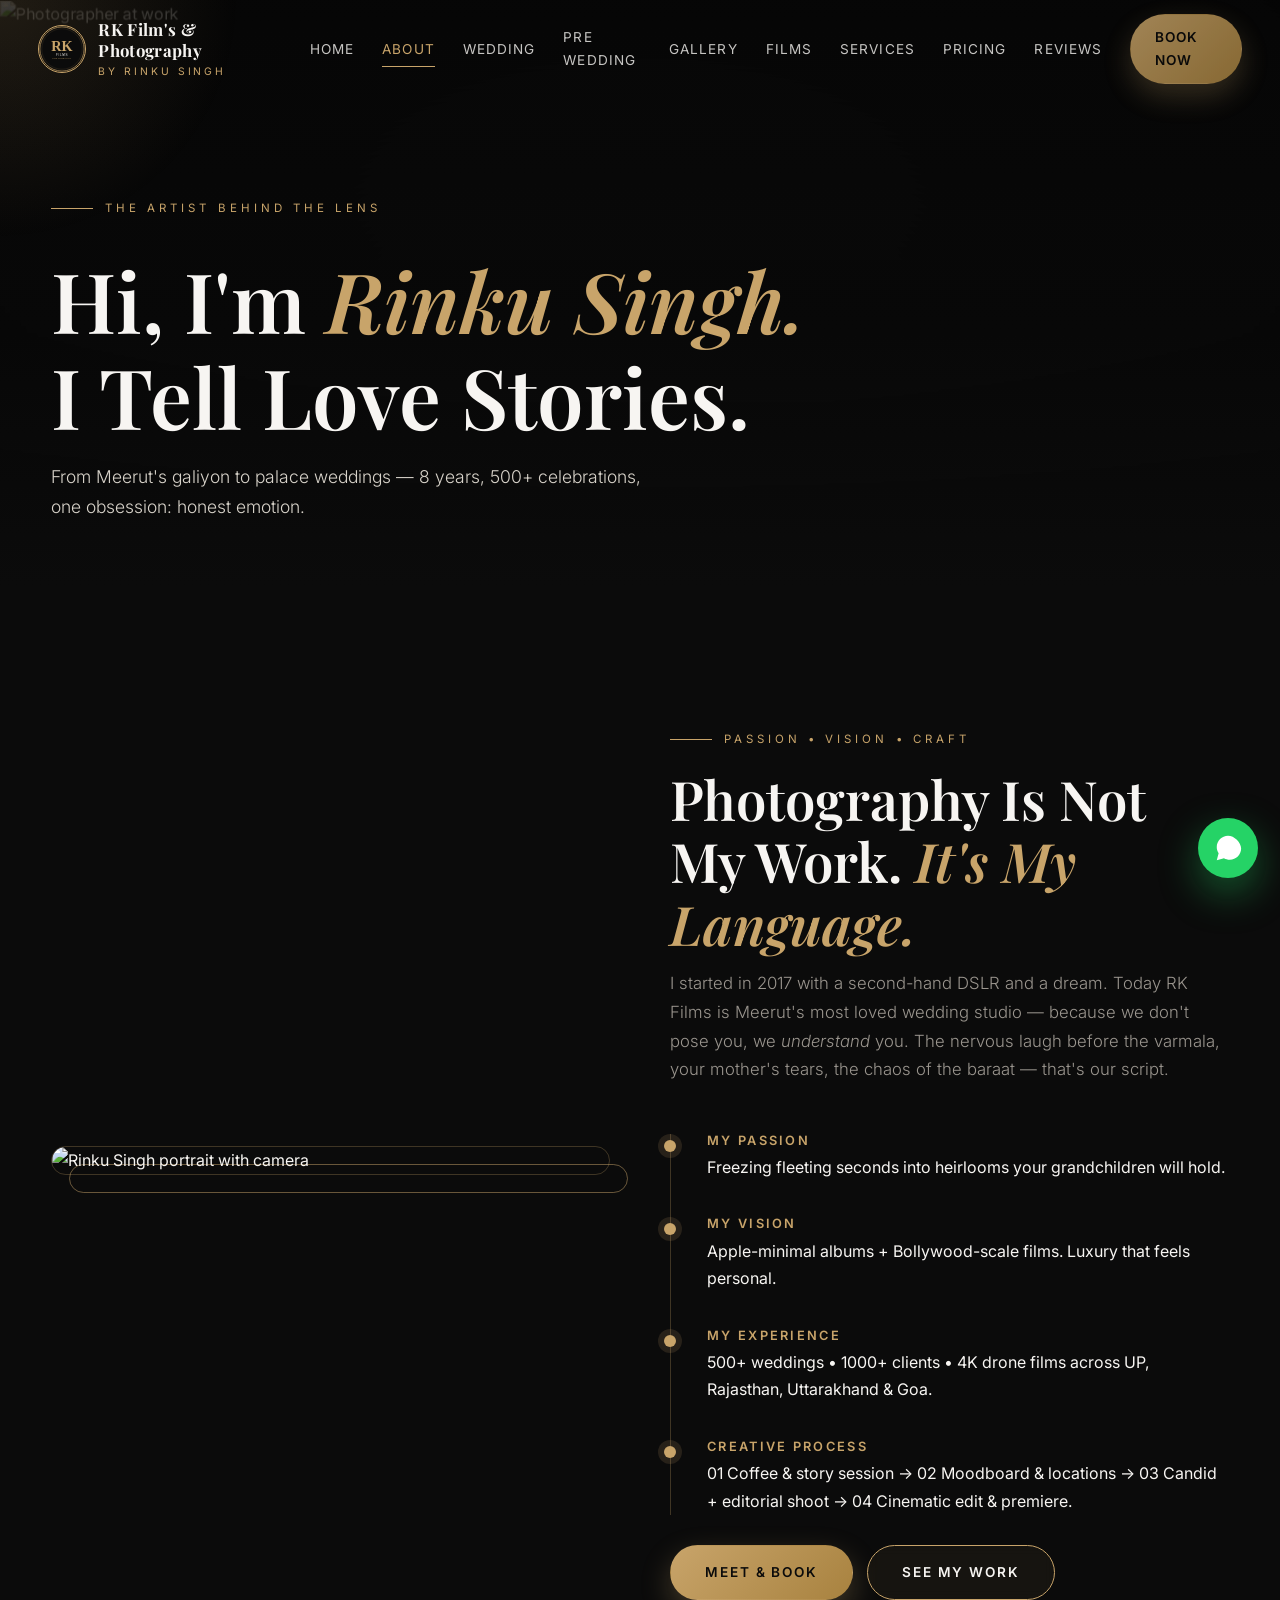
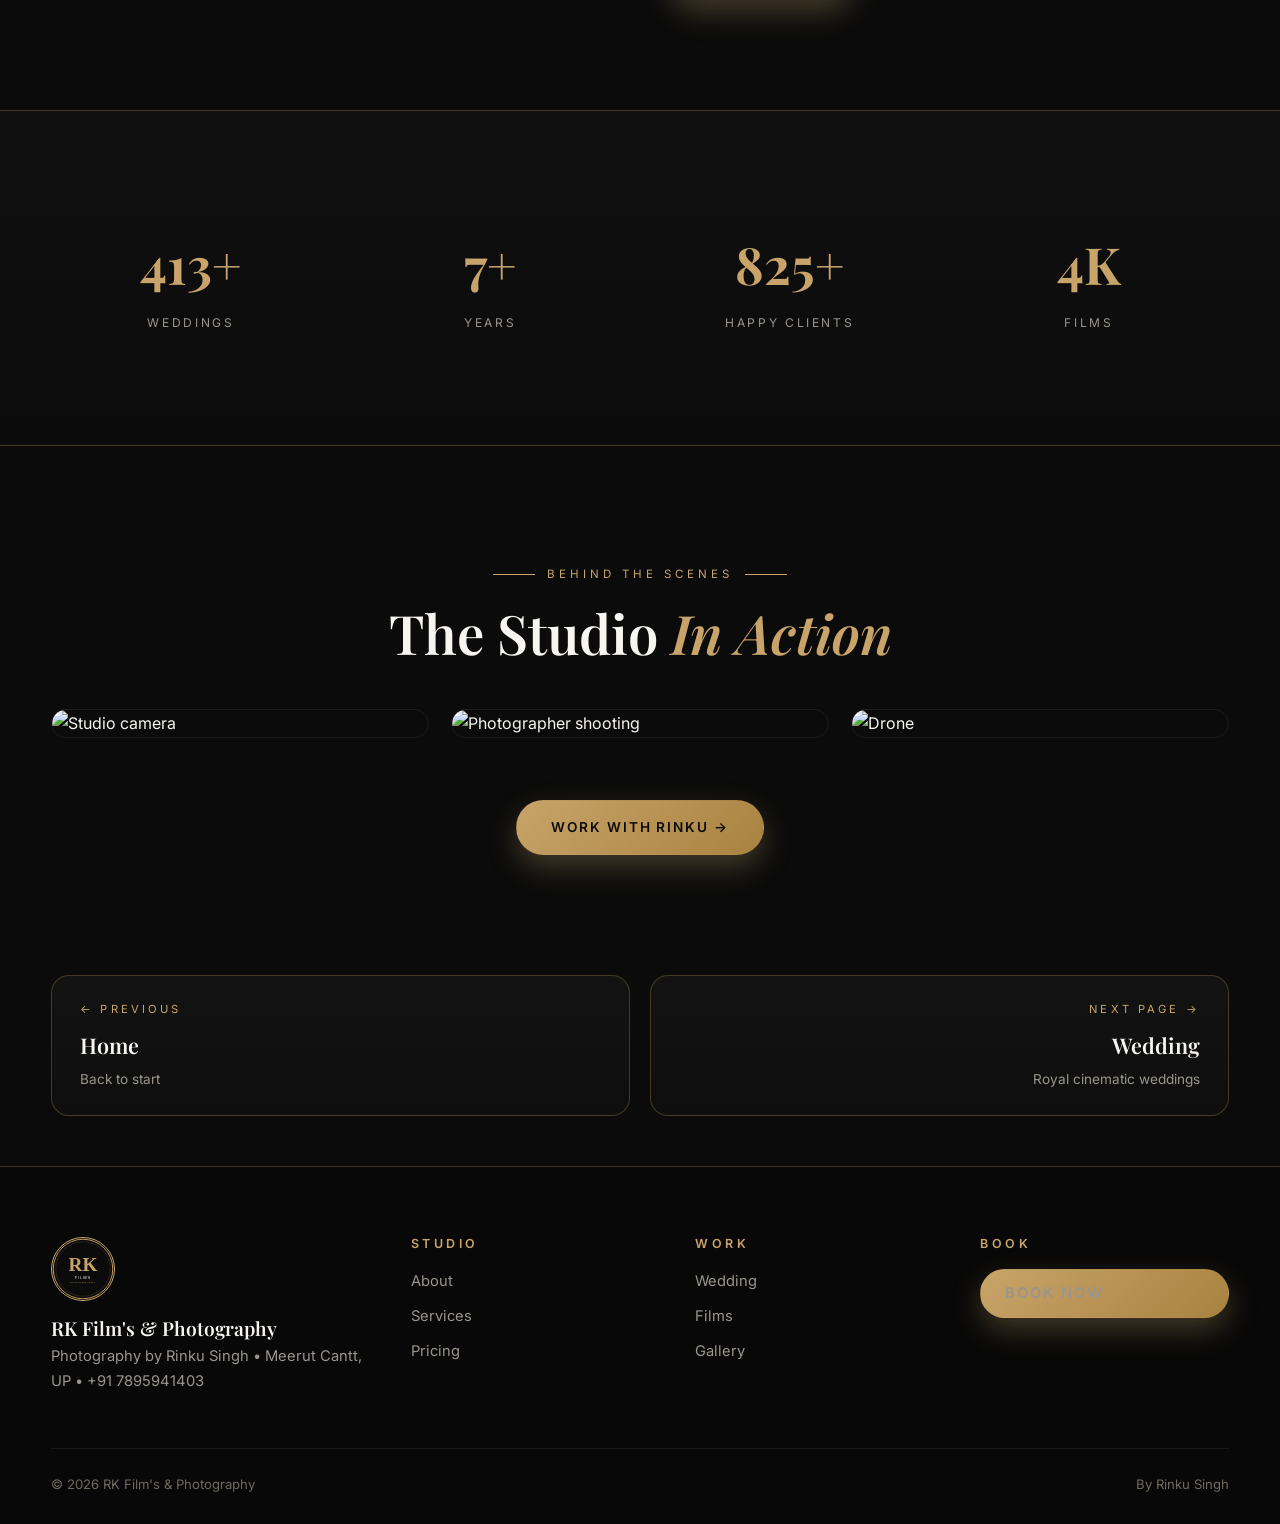
==== about.html @ 0dd318ab "Launch RK Film's & Photography luxury website" ====
<!DOCTYPE html>
<html lang="en">
<head>
<meta charset="UTF-8"><meta name="viewport" content="width=device-width, initial-scale=1.0">
<title>About Rinku Singh — RK Film's & Photography Meerut</title>
<meta name="description" content="Meet Rinku Singh, founder of RK Film's & Photography Meerut. 8+ years, 500+ weddings, cinematic storytelling.">
<link rel="icon" type="image/svg+xml" href="assets/favicon.svg"><link rel="stylesheet" href="css/style.css?v=11">
</head>
<body>
<div id="loader"><img src="assets/logo.svg" alt="RK Films logo"><div class="bar"><span></span></div><p>Our Story</p></div>
<div id="progress"></div><div id="cursorGlow"></div>
<nav id="navbar"><div class="nav-inner">
<a class="brand" href="index.html"><img src="assets/logo.svg" alt="RK logo"><span class="brand-text"><b>RK Film's & Photography</b><small>By Rinku Singh</small></span></a>
<div class="nav-links" id="navLinks">
<a href="index.html">Home</a><a href="about.html" class="active">About</a><a href="wedding.html">Wedding</a><a href="prewedding.html">Pre Wedding</a><a href="gallery.html">Gallery</a><a href="films.html">Films</a><a href="services.html">Services</a><a href="pricing.html">Pricing</a><a href="testimonials.html">Reviews</a><a href="contact.html" class="btn btn-gold btn-sm">Book Now</a>
</div><button id="hamburger" aria-label="Menu">☰</button></div></nav>

<header class="hero page-hero"><div class="hero-bg"><img class="parallax" src="https://images.unsplash.com/photo-1471341971476-ae15ff5dd4ea?q=80&w=2000&auto=format&fit=crop" alt="Photographer at work"></div>
<div class="hero-content"><span class="eyebrow">The Artist Behind The Lens</span><h1>Hi, I'm <em>Rinku Singh.</em><br>I Tell Love Stories.</h1><p>From Meerut's galiyon to palace weddings — 8 years, 500+ celebrations, one obsession: honest emotion.</p></div></header>

<section><div class="container split">
<div class="img-frame reveal"><img src="https://images.unsplash.com/photo-1554048612-b6a482bc67e5?q=80&w=1000&auto=format&fit=crop" alt="Rinku Singh portrait with camera" loading="lazy"></div>
<div><span class="eyebrow reveal">Passion • Vision • Craft</span><h2 class="sec-title reveal">Photography Is Not My Work. <em>It's My Language.</em></h2><p class="sec-sub reveal">I started in 2017 with a second-hand DSLR and a dream. Today RK Films is Meerut's most loved wedding studio — because we don't pose you, we <i>understand</i> you. The nervous laugh before the varmala, your mother's tears, the chaos of the baraat — that's our script.</p><div class="timeline reveal"><div><h4>My Passion</h4><p>Freezing fleeting seconds into heirlooms your grandchildren will hold.</p></div><div><h4>My Vision</h4><p>Apple-minimal albums + Bollywood-scale films. Luxury that feels personal.</p></div><div><h4>My Experience</h4><p>500+ weddings • 1000+ clients • 4K drone films across UP, Rajasthan, Uttarakhand & Goa.</p></div><div><h4>Creative Process</h4><p>01 Coffee & story session → 02 Moodboard & locations → 03 Candid + editorial shoot → 04 Cinematic edit & premiere.</p></div></div>
<div style="margin-top:30px;display:flex;gap:14px;flex-wrap:wrap"><a href="contact.html" class="btn btn-gold">Meet & Book</a><a href="gallery.html" class="btn btn-outline">See My Work</a></div></div>
</div></section>

<section class="stats"><div class="container stats-grid">
<div class="stat"><b data-count="500" data-suffix="+">0</b><span>Weddings</span></div>
<div class="stat"><b data-count="8" data-suffix="+">0</b><span>Years</span></div>
<div class="stat"><b data-count="1000" data-suffix="+">0</b><span>Happy Clients</span></div>
<div class="stat"><b>4K</b><span>Films</span></div></div></section>

<section><div class="container"><div class="center reveal"><span class="eyebrow">Behind The Scenes</span><h2 class="sec-title">The Studio <em>In Action</em></h2></div>
<div class="work-masonry" style="margin-top:44px">
<figure class="reveal"><img loading="lazy" src="https://images.unsplash.com/photo-1552168324-d612d77725e3?q=80&w=800&auto=format&fit=crop" alt="Studio camera"><figcaption>Our Cinema Kit</figcaption></figure>
<figure class="reveal"><img loading="lazy" src="https://images.unsplash.com/photo-1492691527719-9d1e07e534b4?q=80&w=800&auto=format&fit=crop" alt="Photographer shooting"><figcaption>On Location</figcaption></figure>
<figure class="reveal"><img loading="lazy" src="https://images.unsplash.com/photo-1473968512647-3e447244af8f?q=80&w=800&auto=format&fit=crop" alt="Drone"><figcaption>Drone Unit</figcaption></figure>
</div>
<div class="center" style="margin-top:40px"><a href="contact.html" class="btn btn-gold reveal">Work With Rinku →</a></div></div></section>

<div class="container"><nav class="pager reveal" aria-label="Page navigation"><a class="prev" href="index.html"><small>← Previous</small><b>Home</b><span>Back to start</span></a><a class="next" href="wedding.html"><small>Next Page →</small><b>Wedding</b><span>Royal cinematic weddings</span></a></nav></div>
<footer><div class="container"><div class="foot-grid">
<div class="foot-brand"><img src="assets/logo.svg" alt="RK logo"><b class="serif" style="font-size:1.2rem">RK Film's & Photography</b><p>Photography by Rinku Singh • Meerut Cantt, UP • +91 7895941403</p></div>
<div><h4>Studio</h4><a href="about.html">About</a><a href="services.html">Services</a><a href="pricing.html">Pricing</a></div>
<div><h4>Work</h4><a href="wedding.html">Wedding</a><a href="films.html">Films</a><a href="gallery.html">Gallery</a></div>
<div><h4>Book</h4><a href="contact.html" class="btn btn-gold btn-sm">Book Now</a></div></div>
<div class="foot-bottom"><span>© <span id="year"></span> RK Film's & Photography</span><span>By Rinku Singh</span></div></div></footer>
<a class="wa-float" href="https://wa.me/917895941403" aria-label="WhatsApp"><svg viewBox="0 0 32 32"><path fill="#fff" d="M16 3C9.4 3 4 8.4 4 15c0 2.4.7 4.6 2 6.5L4 29l7.7-2c1.8 1 3.9 1.6 6.1 1.6h.2c6.6 0 12-5.4 12-12S22.6 3 16 3z"/></svg></a>
<div id="lightbox"><img id="lbImg" src="" alt=""><div class="lb-bar"><button id="lbPrev">‹</button><span id="lbCap"></span><button id="lbNext">›</button><button id="lbClose">✕</button></div></div>
<script src="js/main.js?v=11"></script>
</body></html>
---- css/style.css ----
/* RK Film's & Photography — Luxury Cinematic Design System */
@import url('https://fonts.googleapis.com/css2?family=Playfair+Display:ital,wght@0,400;0,500;0,600;0,700;0,800;1,400;1,500&family=Inter:wght@300;400;500;600;700&display=swap');
:root{
  --black:#0B0B0B; --ivory:#F7F5F2; --gold:#C8A46A; --gold-light:#E5C98C;
  --charcoal:#2B2B2B; --muted:#9a958e; --line:rgba(200,164,106,.28);
  --radius:18px; --shadow:0 30px 80px rgba(0,0,0,.45);
  --ease:cubic-bezier(.22,1,.36,1);
}
*{margin:0;padding:0;box-sizing:border-box}
html{scroll-behavior:smooth}
body{font-family:'Inter',system-ui,sans-serif;background:var(--black);color:var(--ivory);line-height:1.7;overflow-x:hidden;-webkit-font-smoothing:antialiased}
body.light{background:var(--ivory);color:#1a1a1a}
h1,h2,h3,h4,.serif{font-family:'Playfair Display',Georgia,serif;line-height:1.15;font-weight:600}
img{max-width:100%;display:block}
a{color:inherit;text-decoration:none}
.container{width:min(1200px,92%);margin:0 auto}
section{padding:110px 0;position:relative}
.eyebrow{display:inline-flex;align-items:center;gap:12px;text-transform:uppercase;letter-spacing:.35em;font-size:.72rem;color:var(--gold);margin-bottom:18px}
.eyebrow::before{content:"";width:42px;height:1px;background:var(--gold)}
.sec-title{font-size:clamp(2rem,4.5vw,3.4rem);margin-bottom:14px}
.sec-title em{color:var(--gold);font-style:italic}
.sec-sub{color:var(--muted);max-width:640px;font-weight:300;font-size:1.05rem}
.center{text-align:center}.center .sec-sub{margin:0 auto}
.center .eyebrow::after{content:"";width:42px;height:1px;background:var(--gold)}

/* Loader */
#loader{position:fixed;inset:0;z-index:9999;background:#060606;display:flex;flex-direction:column;align-items:center;justify-content:center;gap:22px;transition:opacity .8s var(--ease),visibility .8s}
#loader.done{opacity:0;visibility:hidden}
#loader img{width:110px;height:110px;animation:pulse 1.8s ease-in-out infinite}
#loader .bar{width:200px;height:2px;background:rgba(255,255,255,.12);overflow:hidden;border-radius:99px}
#loader .bar span{display:block;height:100%;width:40%;background:var(--gold);animation:load 1.2s infinite var(--ease)}
#loader p{letter-spacing:.4em;font-size:.7rem;color:var(--gold);text-transform:uppercase}
@keyframes load{0%{transform:translateX(-100%)}100%{transform:translateX(350%)}}
@keyframes pulse{0%,100%{transform:scale(1);opacity:1}50%{transform:scale(1.06);opacity:.85}}

/* Progress + cursor + whatsapp */
#progress{position:fixed;top:0;left:0;height:3px;width:0;background:linear-gradient(90deg,var(--gold),var(--gold-light));z-index:9998}
#cursorGlow{position:fixed;width:520px;height:520px;border-radius:50%;pointer-events:none;z-index:1;background:radial-gradient(circle,rgba(200,164,106,.14),transparent 65%);transform:translate(-50%,-50%);transition:opacity .3s}
.wa-float{position:fixed;right:22px;bottom:22px;z-index:900;width:60px;height:60px;border-radius:50%;background:#25D366;display:grid;place-items:center;box-shadow:0 15px 40px rgba(37,211,102,.4);transition:transform .3s}
.wa-float:hover{transform:scale(1.1) rotate(6deg)}
.wa-float svg{width:30px;height:30px;fill:#fff}

/* Nav */
#navbar{position:fixed;top:0;left:0;right:0;z-index:1000;transition:background .4s,border-color .4s;padding:14px 0}
#navbar.scrolled{background:rgba(11,11,11,.82);backdrop-filter:blur(18px);-webkit-backdrop-filter:blur(18px);border-bottom:1px solid var(--line)}
.nav-inner{width:min(1280px,94%);margin:0 auto;display:flex;align-items:center;justify-content:space-between;gap:20px;min-height:64px}
.brand{display:flex;align-items:center;gap:12px}
.brand img{width:48px;height:48px;border-radius:50%;border:1px solid var(--gold)}
.brand-text{line-height:1.2}.brand-text b{font-family:'Playfair Display',serif;font-size:1.05rem;letter-spacing:.02em;display:block}
.brand-text small{font-size:.65rem;letter-spacing:.28em;color:var(--gold);text-transform:uppercase}
.nav-links{display:flex;gap:28px;align-items:center}
.nav-links a{font-size:.85rem;letter-spacing:.08em;text-transform:uppercase;opacity:.8;position:relative;transition:.3s}
.nav-links a:hover,.nav-links a.active{opacity:1;color:var(--gold)}
.nav-links a.active::after,.nav-links a:hover::after{content:"";position:absolute;left:0;bottom:-6px;height:1px;width:100%;background:var(--gold)}
.btn{display:inline-flex;align-items:center;justify-content:center;gap:10px;padding:15px 34px;border-radius:99px;font-size:.85rem;letter-spacing:.14em;text-transform:uppercase;font-weight:600;transition:.35s var(--ease);cursor:pointer;border:1px solid transparent}
.btn-gold{background:linear-gradient(135deg,var(--gold),#a8823f);color:#0B0B0B;box-shadow:0 12px 30px rgba(200,164,106,.3)}
.btn-gold:hover{transform:translateY(-3px);box-shadow:0 20px 45px rgba(200,164,106,.45)}
.btn-outline{border-color:var(--gold);color:var(--ivory);background:rgba(200,164,106,.06);backdrop-filter:blur(6px)}
.btn-outline:hover{background:var(--gold);color:#0B0B0B;transform:translateY(-3px)}
.btn-sm{padding:11px 24px;font-size:.75rem}
#hamburger{display:none;background:none;border:1px solid var(--line);border-radius:10px;color:var(--ivory);font-size:1.4rem;width:46px;height:46px;cursor:pointer;position:relative;z-index:1001}
.drawer-next{display:none}
.nav-links .drawer-scroll{display:contents}
/* Side-drawer backdrop (mobile) */
.nav-backdrop{position:fixed;inset:0;background:rgba(0,0,0,.6);backdrop-filter:blur(2px);-webkit-backdrop-filter:blur(2px);opacity:0;visibility:hidden;transition:opacity .4s var(--ease),visibility .4s;z-index:999}
.nav-backdrop.show{opacity:1;visibility:visible}
@media(min-width:1001px){.nav-backdrop{display:none}}

/* Hero */
.hero{min-height:100vh;display:flex;align-items:flex-end;padding:140px 0 90px;overflow:hidden;background:#060606;position:relative}
.hero-bg{position:absolute;inset:0}
.hero-bg img,.hero-bg video{width:100%;height:100%;object-fit:cover;opacity:.55;animation:kenburns 24s ease-in-out infinite alternate;filter:saturate(1.05) contrast(1.05) brightness(.9)}
@keyframes kenburns{from{transform:scale(1)}to{transform:scale(1.15)}}
.hero-bg::after{content:"";position:absolute;inset:0;background:linear-gradient(to top,#0B0B0B 4%,rgba(11,11,11,.55) 45%,rgba(11,11,11,.35) 100%),radial-gradient(ellipse at center,transparent 30%,rgba(0,0,0,.5));}
.hero-content{position:relative;z-index:2;width:min(1200px,92%);margin:0 auto}
.hero h1{font-size:clamp(2.6rem,6.5vw,5.2rem);max-width:900px;margin:16px 0 18px}
.hero h1 em{color:var(--gold);font-style:italic}
.hero p{max-width:600px;color:#d8d3ca;font-weight:300;font-size:1.1rem}
.hero-btns{display:flex;gap:16px;margin-top:32px;flex-wrap:wrap}
.hero-meta{display:flex;gap:36px;margin-top:44px;flex-wrap:wrap;color:var(--gold);font-size:.8rem;letter-spacing:.2em;text-transform:uppercase}
.hero-meta span{display:flex;align-items:center;gap:8px}
.page-hero{padding:190px 0 90px;min-height:58vh;display:flex;align-items:flex-end}
.scroll-hint{position:absolute;bottom:26px;left:50%;transform:translateX(-50%);z-index:3;color:var(--gold);font-size:.7rem;letter-spacing:.35em;text-transform:uppercase;display:flex;flex-direction:column;align-items:center;gap:10px;opacity:.8}
.scroll-hint::after{content:"";width:1px;height:44px;background:linear-gradient(var(--gold),transparent);animation:drop 1.8s infinite}
@keyframes drop{0%{transform:scaleY(0);transform-origin:top}50%{transform:scaleY(1);transform-origin:top}51%{transform-origin:bottom}100%{transform:scaleY(0);transform-origin:bottom}}

/* Cards / grids */
.grid{display:grid;gap:26px}
.g-3{grid-template-columns:repeat(3,1fr)}.g-4{grid-template-columns:repeat(4,1fr)}.g-2{grid-template-columns:repeat(2,1fr)}
.cat-grid{grid-template-columns:repeat(4,1fr)}
.cat-card{position:relative;border-radius:var(--radius);overflow:hidden;height:460px;border:1px solid transparent;transition:.5s var(--ease);display:block}
.cat-card img{width:100%;height:100%;object-fit:cover;transition:transform 1.1s var(--ease);filter:saturate(1.05) brightness(.92)}
.cat-card:hover{border-color:var(--gold);transform:translateY(-8px);box-shadow:var(--shadow)}
.cat-card:hover img{transform:scale(1.12)}
.cat-card .overlay{position:absolute;inset:0;background:linear-gradient(to top,rgba(0,0,0,.88) 0%,rgba(0,0,0,.15) 55%,transparent);display:flex;flex-direction:column;justify-content:flex-end;padding:30px}
.cat-card h3{font-size:1.6rem;margin-bottom:6px}
.cat-card p{font-size:.85rem;color:var(--gold);letter-spacing:.22em;text-transform:uppercase}
.cat-card .num{position:absolute;top:20px;right:22px;font-family:'Playfair Display',serif;font-size:1rem;color:var(--gold);border:1px solid var(--line);width:44px;height:44px;display:grid;place-items:center;border-radius:50%;background:rgba(0,0,0,.5);backdrop-filter:blur(8px)}
.work-masonry{columns:3 300px;column-gap:22px}
.work-masonry figure{break-inside:avoid;margin-bottom:22px;border-radius:16px;overflow:hidden;position:relative;border:1px solid rgba(255,255,255,.07)}
.work-masonry img{width:100%;transition:transform .9s var(--ease)}
.work-masonry figure:hover img{transform:scale(1.07)}
.work-masonry figcaption{position:absolute;left:0;right:0;bottom:0;padding:22px 20px 18px;background:linear-gradient(transparent,rgba(0,0,0,.85));font-size:.85rem;letter-spacing:.12em;text-transform:uppercase;color:var(--gold-light);opacity:0;transition:.4s}
.work-masonry figure:hover figcaption{opacity:1}

/* Stats */
.stats{background:linear-gradient(180deg,#101010,#0B0B0B);border-top:1px solid var(--line);border-bottom:1px solid var(--line)}
.stats-grid{display:grid;grid-template-columns:repeat(4,1fr);gap:20px;text-align:center}
.stat b{font-family:'Playfair Display',serif;font-size:clamp(2.2rem,4vw,3.4rem);color:var(--gold);display:block}
.stat span{letter-spacing:.22em;text-transform:uppercase;font-size:.75rem;color:var(--muted)}

/* CTA */
.cta{background:radial-gradient(ellipse at 50% 0%,rgba(200,164,106,.22),transparent 60%),#0e0e0e;border:1px solid var(--line);border-radius:28px;padding:80px 40px;text-align:center;overflow:hidden;position:relative}
.cta::before{content:"❦";position:absolute;top:24px;left:50%;transform:translateX(-50%);color:var(--gold);opacity:.5;letter-spacing:1em}
.cta h2{font-size:clamp(1.9rem,4vw,3rem);margin-bottom:14px}
.cta p{color:var(--muted);margin-bottom:30px}

/* About / timeline */
.split{display:grid;grid-template-columns:1fr 1fr;gap:60px;align-items:center}
.split img{border-radius:22px;border:1px solid var(--line)}
.img-frame{position:relative}.img-frame::after{content:"";position:absolute;inset:18px -18px -18px 18px;border:1px solid var(--gold);border-radius:22px;z-index:-1;opacity:.5}
.timeline{margin-top:50px;border-left:1px solid var(--line);padding-left:36px;display:grid;gap:36px}
.timeline div{position:relative}
.timeline div::before{content:"";position:absolute;left:-43px;top:6px;width:12px;height:12px;border-radius:50%;background:var(--gold);box-shadow:0 0 0 6px rgba(200,164,106,.15)}
.timeline h4{color:var(--gold);letter-spacing:.18em;text-transform:uppercase;font-size:.8rem;margin-bottom:6px;font-family:'Inter',sans-serif}

/* Chips / filter */
.filters{display:flex;gap:12px;flex-wrap:wrap;justify-content:center;margin:36px 0 44px}
.chip{padding:11px 26px;border-radius:99px;border:1px solid var(--line);background:transparent;color:var(--ivory);font-size:.8rem;letter-spacing:.14em;text-transform:uppercase;cursor:pointer;transition:.3s}
.chip:hover,.chip.active{background:var(--gold);color:#0B0B0B;border-color:var(--gold);font-weight:600}
.masonry{columns:3 280px;column-gap:20px}
.masonry .m-item{break-inside:avoid;margin-bottom:20px;border-radius:14px;overflow:hidden;cursor:zoom-in;border:1px solid rgba(255,255,255,.06);position:relative}
.masonry img{width:100%;transition:.6s}
.masonry .m-item:hover img{transform:scale(1.06)}

/* Lightbox */
#lightbox{position:fixed;inset:0;background:rgba(0,0,0,.92);z-index:9999;display:none;align-items:center;justify-content:center;flex-direction:column;gap:16px;backdrop-filter:blur(10px)}
#lightbox.open{display:flex}
#lightbox img{max-width:90vw;max-height:78vh;border-radius:14px;border:1px solid var(--gold)}
#lightbox .lb-bar{display:flex;gap:16px;align-items:center;justify-content:center;flex-wrap:wrap;color:var(--gold)}
#lightbox button{background:rgba(200,164,106,.12);border:1px solid var(--gold);color:var(--gold);width:46px;height:46px;border-radius:50%;cursor:pointer;font-size:1.2rem}

/* Films */
.film-grid{display:grid;grid-template-columns:repeat(3,1fr);gap:26px}
.film-card{border-radius:20px;overflow:hidden;background:#141414;border:1px solid rgba(255,255,255,.07);transition:.45s var(--ease)}
.film-card:hover{transform:translateY(-8px);border-color:var(--gold);box-shadow:var(--shadow)}
.film-thumb{position:relative;height:260px;overflow:hidden}
.film-thumb img{width:100%;height:100%;object-fit:cover;transition:.8s}
.film-card:hover .film-thumb img{transform:scale(1.1)}
.play{position:absolute;inset:0;display:grid;place-items:center;background:rgba(0,0,0,.32)}
.play span{width:68px;height:68px;border-radius:50%;background:rgba(200,164,106,.95);display:grid;place-items:center;font-size:1.3rem;color:#0B0B0B;transition:.3s}
.film-card:hover .play span{transform:scale(1.15)}
.film-body{padding:26px}.film-body h3{margin-bottom:8px}.film-body p{color:var(--muted);font-size:.92rem}.film-tag{display:inline-block;font-size:.7rem;letter-spacing:.25em;text-transform:uppercase;color:var(--gold);margin-bottom:10px}

/* Services */
.svc-card{background:linear-gradient(180deg,#151515,#0f0f0f);border:1px solid rgba(255,255,255,.07);border-radius:22px;padding:40px 32px;transition:.45s var(--ease);position:relative;overflow:hidden}
.svc-card::before{content:"";position:absolute;top:0;left:0;right:0;height:3px;background:linear-gradient(90deg,transparent,var(--gold),transparent);opacity:0;transition:.4s}
.svc-card:hover{transform:translateY(-10px);border-color:var(--gold);box-shadow:var(--shadow)}
.svc-card:hover::before{opacity:1}
.svc-icon{font-size:2.4rem;margin-bottom:18px;display:block}
.svc-card h3{font-size:1.5rem;margin-bottom:10px}
.svc-card p{color:var(--muted);font-size:.94rem;margin-bottom:18px}
.svc-meta{border-top:1px solid rgba(255,255,255,.08);padding-top:18px;display:grid;gap:8px;font-size:.85rem}
.svc-meta b{color:var(--gold)}
.price-from{font-family:'Playfair Display',serif;font-size:1.3rem;color:var(--gold);margin-top:12px}

/* Pricing */
.price-grid{display:grid;grid-template-columns:repeat(3,1fr);gap:26px;align-items:stretch}
.price-card{border-radius:24px;padding:46px 36px;background:#121212;border:1px solid rgba(255,255,255,.08);text-align:center;position:relative;transition:.45s var(--ease)}
.price-card.featured{background:linear-gradient(180deg,#1c1710,#121212);border-color:var(--gold);transform:scale(1.04);box-shadow:0 30px 80px rgba(200,164,106,.18)}
.price-card:hover{transform:translateY(-8px)}
.price-card.featured:hover{transform:scale(1.04) translateY(-8px)}
.badge{position:absolute;top:-14px;left:50%;transform:translateX(-50%);background:var(--gold);color:#0B0B0B;font-size:.7rem;letter-spacing:.25em;text-transform:uppercase;font-weight:700;padding:7px 22px;border-radius:99px;white-space:nowrap}
.price-card h3{letter-spacing:.3em;text-transform:uppercase;font-size:.85rem;color:var(--gold);font-family:'Inter',sans-serif}
.price-amt{font-family:'Playfair Display',serif;font-size:2.6rem;margin:14px 0 6px}
.price-card ul{list-style:none;margin:26px 0 30px;display:grid;gap:12px;text-align:left}
.price-card li{padding-left:28px;position:relative;font-size:.93rem;color:#cfc9bd}
.price-card li::before{content:"✦";position:absolute;left:0;color:var(--gold)}
.compare{width:100%;border-collapse:collapse;margin-top:60px;font-size:.9rem}
.compare th,.compare td{padding:16px;border-bottom:1px solid rgba(255,255,255,.08);text-align:center}
.compare th:first-child,.compare td:first-child{text-align:left}
.compare th{color:var(--gold);letter-spacing:.2em;text-transform:uppercase;font-size:.75rem}
.compare td:first-child{color:var(--ivory)}

/* Testimonials */
.slider{position:relative;max-width:820px;margin:40px auto 0;overflow:hidden;border-radius:24px}
.slides{display:flex;transition:transform .7s var(--ease)}
.slide{min-width:100%;background:#141414;border:1px solid var(--line);border-radius:24px;padding:56px 48px;text-align:center}
.slide .stars{color:var(--gold);letter-spacing:.3em;margin-bottom:18px}
.slide blockquote{font-family:'Playfair Display',serif;font-size:clamp(1.1rem,2.4vw,1.5rem);font-style:italic;line-height:1.6;margin-bottom:24px}
.slide .who{display:flex;align-items:center;justify-content:center;gap:14px}
.slide .who img{width:56px;height:56px;border-radius:50%;object-fit:cover;border:2px solid var(--gold)}
.slide .who b{display:block;font-size:.95rem}.slide .who small{color:var(--gold);letter-spacing:.18em;text-transform:uppercase;font-size:.7rem}
.slider-nav{display:flex;justify-content:center;gap:12px;margin-top:26px}
.slider-nav button{width:52px;height:52px;border-radius:50%;border:1px solid var(--gold);background:transparent;color:var(--gold);cursor:pointer;font-size:1.2rem;transition:.3s}
.slider-nav button:hover{background:var(--gold);color:#0B0B0B}
.t-grid{display:grid;grid-template-columns:repeat(3,1fr);gap:24px;margin-top:56px}
.t-card{background:#131313;border:1px solid rgba(255,255,255,.07);border-radius:18px;padding:32px}

/* Contact / forms */
.contact-grid{display:grid;grid-template-columns:1fr 1.2fr;gap:40px;align-items:start}
.info-card{background:#131313;border:1px solid var(--line);border-radius:20px;padding:36px;display:grid;gap:20px}
.info-row{display:flex;gap:16px;align-items:flex-start}
.info-row .ic{width:48px;height:48px;border-radius:14px;background:rgba(200,164,106,.12);border:1px solid var(--line);display:grid;place-items:center;font-size:1.3rem;flex-shrink:0}
.info-row b{display:block}.info-row p,.info-row a{color:var(--muted);font-size:.93rem}
form.book{background:#131313;border:1px solid var(--line);border-radius:20px;padding:40px;display:grid;gap:18px}
.f-row{display:grid;grid-template-columns:1fr 1fr;gap:18px}
label{font-size:.72rem;letter-spacing:.22em;text-transform:uppercase;color:var(--gold);display:block;margin-bottom:8px}
input,select,textarea{width:100%;background:#0e0e0e;border:1px solid rgba(255,255,255,.12);border-radius:12px;padding:14px 16px;color:var(--ivory);font-family:inherit;font-size:.95rem;transition:.3s}
input:focus,select:focus,textarea:focus{outline:none;border-color:var(--gold);box-shadow:0 0 0 3px rgba(200,164,106,.18)}
textarea{min-height:120px;resize:vertical}
select option{background:#111}

/* Footer */
footer{border-top:1px solid var(--line);background:#080808;padding:70px 0 28px;margin-top:40px}
.foot-grid{display:grid;grid-template-columns:1.3fr 1fr 1fr 1fr;gap:36px;margin-bottom:44px}
.foot-grid h4{font-size:.78rem;letter-spacing:.28em;text-transform:uppercase;color:var(--gold);margin-bottom:18px;font-family:'Inter',sans-serif}
.foot-grid a,.foot-grid p{display:block;color:var(--muted);font-size:.92rem;margin-bottom:10px;transition:.3s}
.foot-grid a:hover{color:var(--gold)}
.foot-brand img{width:64px;height:64px;border-radius:50%;border:1px solid var(--gold);margin-bottom:16px}
.foot-bottom{border-top:1px solid rgba(255,255,255,.07);padding-top:24px;display:flex;justify-content:space-between;gap:12px;flex-wrap:wrap;color:#6f6a61;font-size:.82rem}

/* Reveal */
.reveal{opacity:0;transform:translateY(42px);transition:opacity .9s var(--ease),transform .9s var(--ease)}
.reveal.visible{opacity:1;transform:none}
.reveal-d1{transition-delay:.12s}.reveal-d2{transition-delay:.24s}.reveal-d3{transition-delay:.36s}
.parallax{will-change:transform}

/* Video strip */
.video-strip{border-radius:24px;overflow:hidden;position:relative;height:480px;border:1px solid var(--line)}
.video-strip img{width:100%;height:100%;object-fit:cover}
.video-strip .play{position:absolute;inset:0}

/* Ceremony marquee band */
.marquee{overflow:hidden;border-top:1px solid var(--line);border-bottom:1px solid var(--line);background:#0e0c08;padding:16px 0;white-space:nowrap}
.marquee-track{display:inline-flex;animation:scrollX 30s linear infinite;font-family:'Playfair Display',serif;font-size:1.1rem;color:var(--gold);letter-spacing:.18em}
@keyframes scrollX{to{transform:translateX(-50%)}}

/* Pager (prev / next page navigation) */
.pager{display:flex;gap:20px;margin:10px 0 50px}
.pager a{flex:1;border:1px solid var(--line);border-radius:18px;padding:24px 28px;background:linear-gradient(180deg,#131313,#0e0e0e);transition:.4s var(--ease);display:block}
.pager a:hover{border-color:var(--gold);transform:translateY(-4px);box-shadow:0 18px 45px rgba(0,0,0,.4)}
.pager small{display:block;font-size:.7rem;letter-spacing:.28em;text-transform:uppercase;color:var(--gold);margin-bottom:8px}
.pager b{font-family:'Playfair Display',serif;font-size:1.35rem;font-weight:600}
.pager span{display:block;color:var(--muted);font-size:.85rem;margin-top:4px}
.pager .next{text-align:right}
@media(max-width:600px){.pager{flex-direction:column}.pager .next{text-align:left}}

/* Responsive */
html,body{overflow-x:clip}
a,button{-webkit-tap-highlight-color:rgba(200,164,106,.25);touch-action:manipulation}
.table-wrap{overflow-x:auto;-webkit-overflow-scrolling:touch;margin-top:60px;border:1px solid rgba(255,255,255,.07);border-radius:16px}
.table-wrap .compare{margin-top:0;min-width:640px}
@media(max-width:1000px){
  .g-4,.cat-grid{grid-template-columns:repeat(2,1fr)}.g-3,.film-grid,.price-grid,.t-grid{grid-template-columns:repeat(2,1fr)}
  .split,.contact-grid{grid-template-columns:1fr}
  .stats-grid{grid-template-columns:repeat(2,1fr);gap:36px}
  .foot-grid{grid-template-columns:1fr 1fr}
  .nav-links{position:fixed;top:92px;right:0;bottom:0;left:auto;width:min(320px,75vw);background:rgba(10,10,10,.98);backdrop-filter:blur(20px);-webkit-backdrop-filter:blur(20px);border-left:1px solid var(--line);border-top:1px solid var(--line);box-shadow:-30px 0 80px rgba(0,0,0,.55);flex-direction:column;align-items:stretch;justify-content:flex-start;font-size:1.2rem;gap:6px;transform:translateX(105%);transition:transform .5s var(--ease);padding:26px;overflow-y:auto;-webkit-overflow-scrolling:touch;overscroll-behavior:contain}
  .nav-links .drawer-scroll{flex:1 1 auto;min-height:0;overflow-y:auto;-webkit-overflow-scrolling:touch;overscroll-behavior:contain;display:flex;flex-direction:column}
  .nav-links.open{transform:none}
  .nav-links a{font-size:1rem;padding:13px 2px;border-bottom:1px solid rgba(255,255,255,.07)}
  .nav-links a.active::after,.nav-links a:hover::after{display:none}
  .nav-links a.active{border-left:3px solid var(--gold);padding-left:12px}
  .nav-links .btn{margin-top:20px;width:100%;border-bottom:none}
  .nav-links .drawer-next{display:flex;flex-shrink:0;background:linear-gradient(135deg,var(--gold),#a8823f);color:#0B0B0B;font-weight:700;border-radius:12px;padding:14px 18px;margin-top:12px;border-bottom:none;justify-content:center;align-items:center;letter-spacing:.1em;text-transform:uppercase;font-size:.82rem}
  #hamburger{display:block}
  #cursorGlow{display:none}
  section{padding:80px 0}
  .hero{padding:130px 0 80px}
  .video-strip{height:360px}
  .film-thumb{height:220px}
}
@media(max-width:1000px) and (max-height:760px){
  .nav-links{padding:16px 20px;font-size:1.05rem;gap:2px}
  .nav-links a{padding:9px 2px;font-size:.9rem}
  .nav-links .btn{margin-top:12px}
  .nav-links .drawer-next{padding:12px 14px;margin-top:8px}
}
@media(max-width:600px){
  .container{width:min(1200px,90%)}
  section{padding:64px 0}
  .g-3,.g-4,.g-2,.cat-grid,.film-grid,.price-grid,.t-grid,.f-row{grid-template-columns:1fr}
  .hero{min-height:100svh;padding:120px 0 70px}
  .page-hero{padding:150px 0 64px;min-height:52vh}
  .hero h1{font-size:clamp(2.1rem,10vw,2.8rem)}
  .hero p{font-size:1rem}
  .hero-btns .btn{width:100%}
  .hero-meta{gap:14px;font-size:.68rem}
  .cat-card{height:340px}
  .cat-card .overlay{padding:22px}
  .sec-title{font-size:clamp(1.7rem,8vw,2.2rem)}
  .eyebrow{letter-spacing:.25em}
  .split{gap:36px}
  .img-frame::after{inset:10px -10px -10px 10px}
  .stats-grid{gap:28px}
  .svc-card{padding:32px 24px}
  .price-card{padding:38px 24px}
  .price-card.featured{transform:none}
  .price-amt{font-size:2.2rem}
  form.book{padding:28px 20px}
  input,select,textarea{font-size:16px} /* prevents iOS auto-zoom */
  .foot-grid{grid-template-columns:1fr}
  .slide{padding:40px 22px}
  .slide .who{flex-direction:column;text-align:center}
  .brand img{width:40px;height:40px}.brand-text b{font-size:.82rem;white-space:nowrap}.brand-text small{font-size:.55rem;letter-spacing:.2em;white-space:nowrap}#hamburger{width:44px;height:44px}
  .video-strip{height:280px;border-radius:18px}
  .cta{padding:60px 22px;border-radius:20px}
  .cta h2{font-size:clamp(1.6rem,7.5vw,2.2rem)}
  .wa-float{width:56px;height:56px;right:16px;bottom:calc(16px + env(safe-area-inset-bottom))}
  #lightbox img{max-width:94vw;max-height:70vh}
  .scroll-hint{display:none}
}
@media(prefers-reduced-motion:reduce){
  *,*::before,*::after{animation-duration:.01ms!important;transition-duration:.01ms!important}
  html{scroll-behavior:auto}
}
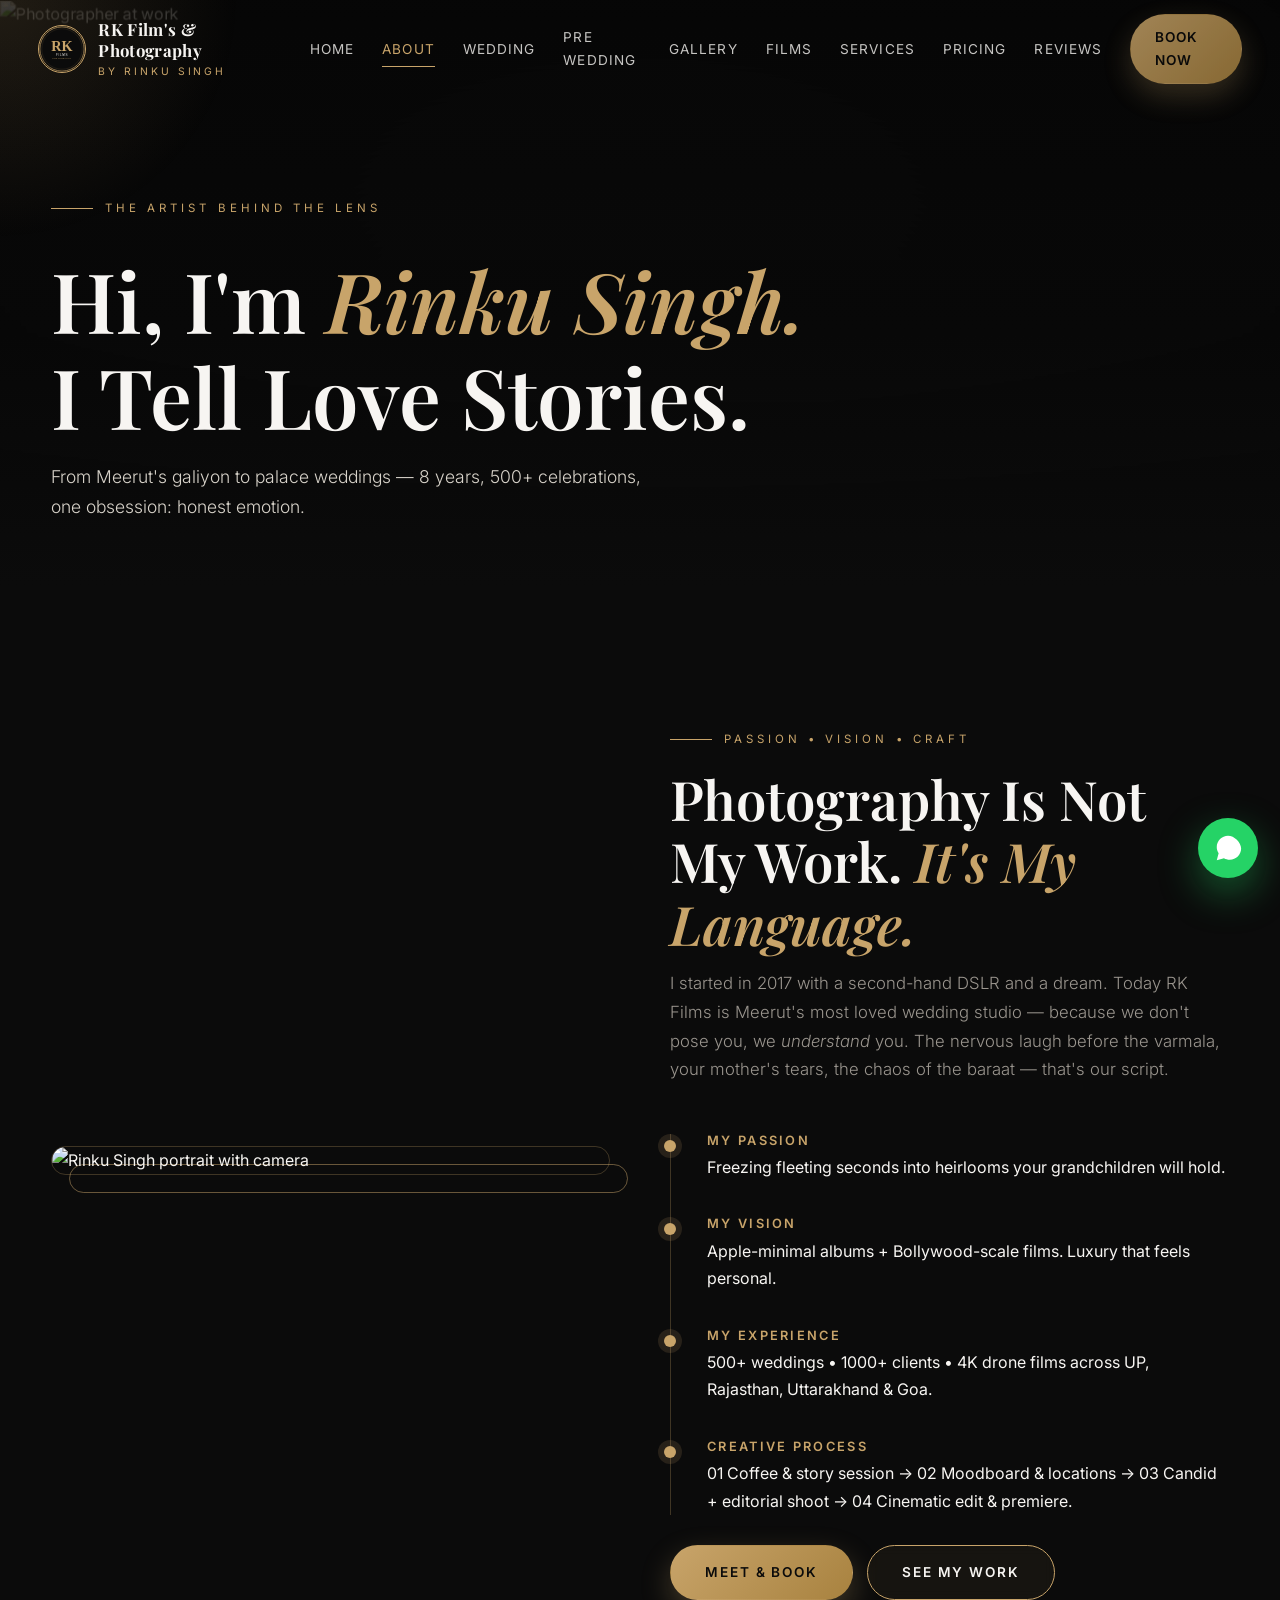
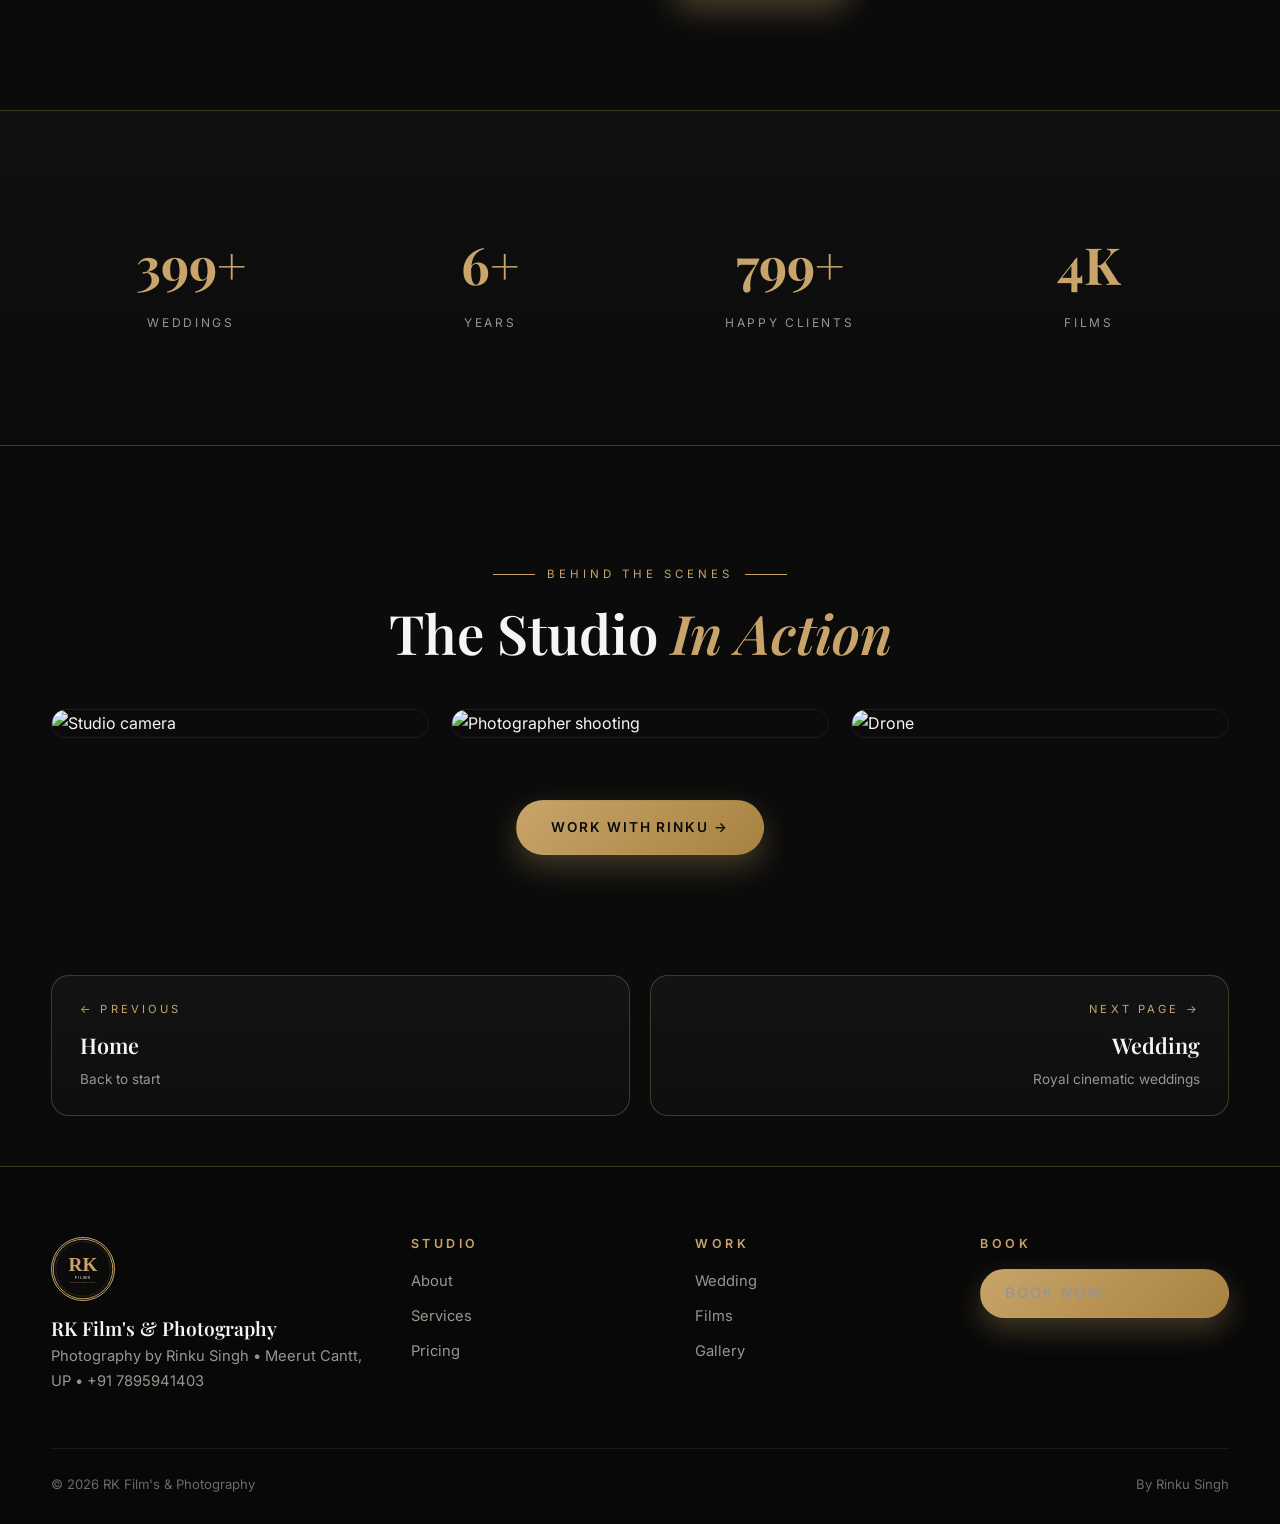
==== commit 73076a65: "Fix mobile sidebar navigation and Indian wedding look" ====
--- a/about.html
+++ b/about.html
@@ -4,7 +4,7 @@
 <meta charset="UTF-8"><meta name="viewport" content="width=device-width, initial-scale=1.0">
 <title>About Rinku Singh — RK Film's & Photography Meerut</title>
 <meta name="description" content="Meet Rinku Singh, founder of RK Film's & Photography Meerut. 8+ years, 500+ weddings, cinematic storytelling.">
-<link rel="icon" type="image/svg+xml" href="assets/favicon.svg"><link rel="stylesheet" href="css/style.css?v=11">
+<link rel="icon" type="image/svg+xml" href="assets/favicon.svg"><link rel="stylesheet" href="css/style.css?v=12">
 </head>
 <body>
 <div id="loader"><img src="assets/logo.svg" alt="RK Films logo"><div class="bar"><span></span></div><p>Our Story</p></div>
@@ -47,5 +47,5 @@
 <div class="foot-bottom"><span>© <span id="year"></span> RK Film's & Photography</span><span>By Rinku Singh</span></div></div></footer>
 <a class="wa-float" href="https://wa.me/917895941403" aria-label="WhatsApp"><svg viewBox="0 0 32 32"><path fill="#fff" d="M16 3C9.4 3 4 8.4 4 15c0 2.4.7 4.6 2 6.5L4 29l7.7-2c1.8 1 3.9 1.6 6.1 1.6h.2c6.6 0 12-5.4 12-12S22.6 3 16 3z"/></svg></a>
 <div id="lightbox"><img id="lbImg" src="" alt=""><div class="lb-bar"><button id="lbPrev">‹</button><span id="lbCap"></span><button id="lbNext">›</button><button id="lbClose">✕</button></div></div>
-<script src="js/main.js?v=11"></script>
+<script src="js/main.js?v=12"></script>
 </body></html>
--- a/css/style.css
+++ b/css/style.css
@@ -60,7 +60,7 @@
 .btn-sm{padding:11px 24px;font-size:.75rem}
 #hamburger{display:none;background:none;border:1px solid var(--line);border-radius:10px;color:var(--ivory);font-size:1.4rem;width:46px;height:46px;cursor:pointer;position:relative;z-index:1001}
 .drawer-next{display:none}
-.nav-links .drawer-scroll{display:contents}
+/* (drawer links + Next button scroll together as one list) */
 /* Side-drawer backdrop (mobile) */
 .nav-backdrop{position:fixed;inset:0;background:rgba(0,0,0,.6);backdrop-filter:blur(2px);-webkit-backdrop-filter:blur(2px);opacity:0;visibility:hidden;transition:opacity .4s var(--ease),visibility .4s;z-index:999}
 .nav-backdrop.show{opacity:1;visibility:visible}
@@ -256,14 +256,14 @@
   .split,.contact-grid{grid-template-columns:1fr}
   .stats-grid{grid-template-columns:repeat(2,1fr);gap:36px}
   .foot-grid{grid-template-columns:1fr 1fr}
-  .nav-links{position:fixed;top:92px;right:0;bottom:0;left:auto;width:min(320px,75vw);background:rgba(10,10,10,.98);backdrop-filter:blur(20px);-webkit-backdrop-filter:blur(20px);border-left:1px solid var(--line);border-top:1px solid var(--line);box-shadow:-30px 0 80px rgba(0,0,0,.55);flex-direction:column;align-items:stretch;justify-content:flex-start;font-size:1.2rem;gap:6px;transform:translateX(105%);transition:transform .5s var(--ease);padding:26px;overflow-y:auto;-webkit-overflow-scrolling:touch;overscroll-behavior:contain}
-  .nav-links .drawer-scroll{flex:1 1 auto;min-height:0;overflow-y:auto;-webkit-overflow-scrolling:touch;overscroll-behavior:contain;display:flex;flex-direction:column}
+  .nav-links{position:fixed;top:92px;right:0;bottom:0;left:auto;width:min(320px,75vw);background:rgba(10,10,10,.98);backdrop-filter:blur(20px);-webkit-backdrop-filter:blur(20px);border-left:1px solid var(--line);border-top:1px solid var(--line);box-shadow:-30px 0 80px rgba(0,0,0,.55);flex-direction:column;align-items:stretch;justify-content:flex-start;font-size:1.1rem;gap:4px;transform:translateX(105%);transition:transform .5s var(--ease);padding:26px;overflow-y:auto;-webkit-overflow-scrolling:touch;overscroll-behavior:contain}
+/* (drawer links + Next button scroll together as one list) */
   .nav-links.open{transform:none}
-  .nav-links a{font-size:1rem;padding:13px 2px;border-bottom:1px solid rgba(255,255,255,.07)}
+  .nav-links a{font-size:.95rem;padding:11px 2px;border-bottom:1px solid rgba(255,255,255,.07)}
   .nav-links a.active::after,.nav-links a:hover::after{display:none}
   .nav-links a.active{border-left:3px solid var(--gold);padding-left:12px}
-  .nav-links .btn{margin-top:20px;width:100%;border-bottom:none}
-  .nav-links .drawer-next{display:flex;flex-shrink:0;background:linear-gradient(135deg,var(--gold),#a8823f);color:#0B0B0B;font-weight:700;border-radius:12px;padding:14px 18px;margin-top:12px;border-bottom:none;justify-content:center;align-items:center;letter-spacing:.1em;text-transform:uppercase;font-size:.82rem}
+  .nav-links .btn{margin-top:14px;width:100%;border-bottom:none}
+  .nav-links .drawer-next{display:flex;flex-shrink:0;background:linear-gradient(135deg,var(--gold),#a8823f);color:#0B0B0B;font-weight:700;border-radius:12px;padding:14px 18px;margin-top:12px;border-bottom:none;justify-content:center;align-items:center;letter-spacing:.1em;text-transform:uppercase;font-size:.82rem;flex-shrink:0}
   #hamburger{display:block}
   #cursorGlow{display:none}
   section{padding:80px 0}
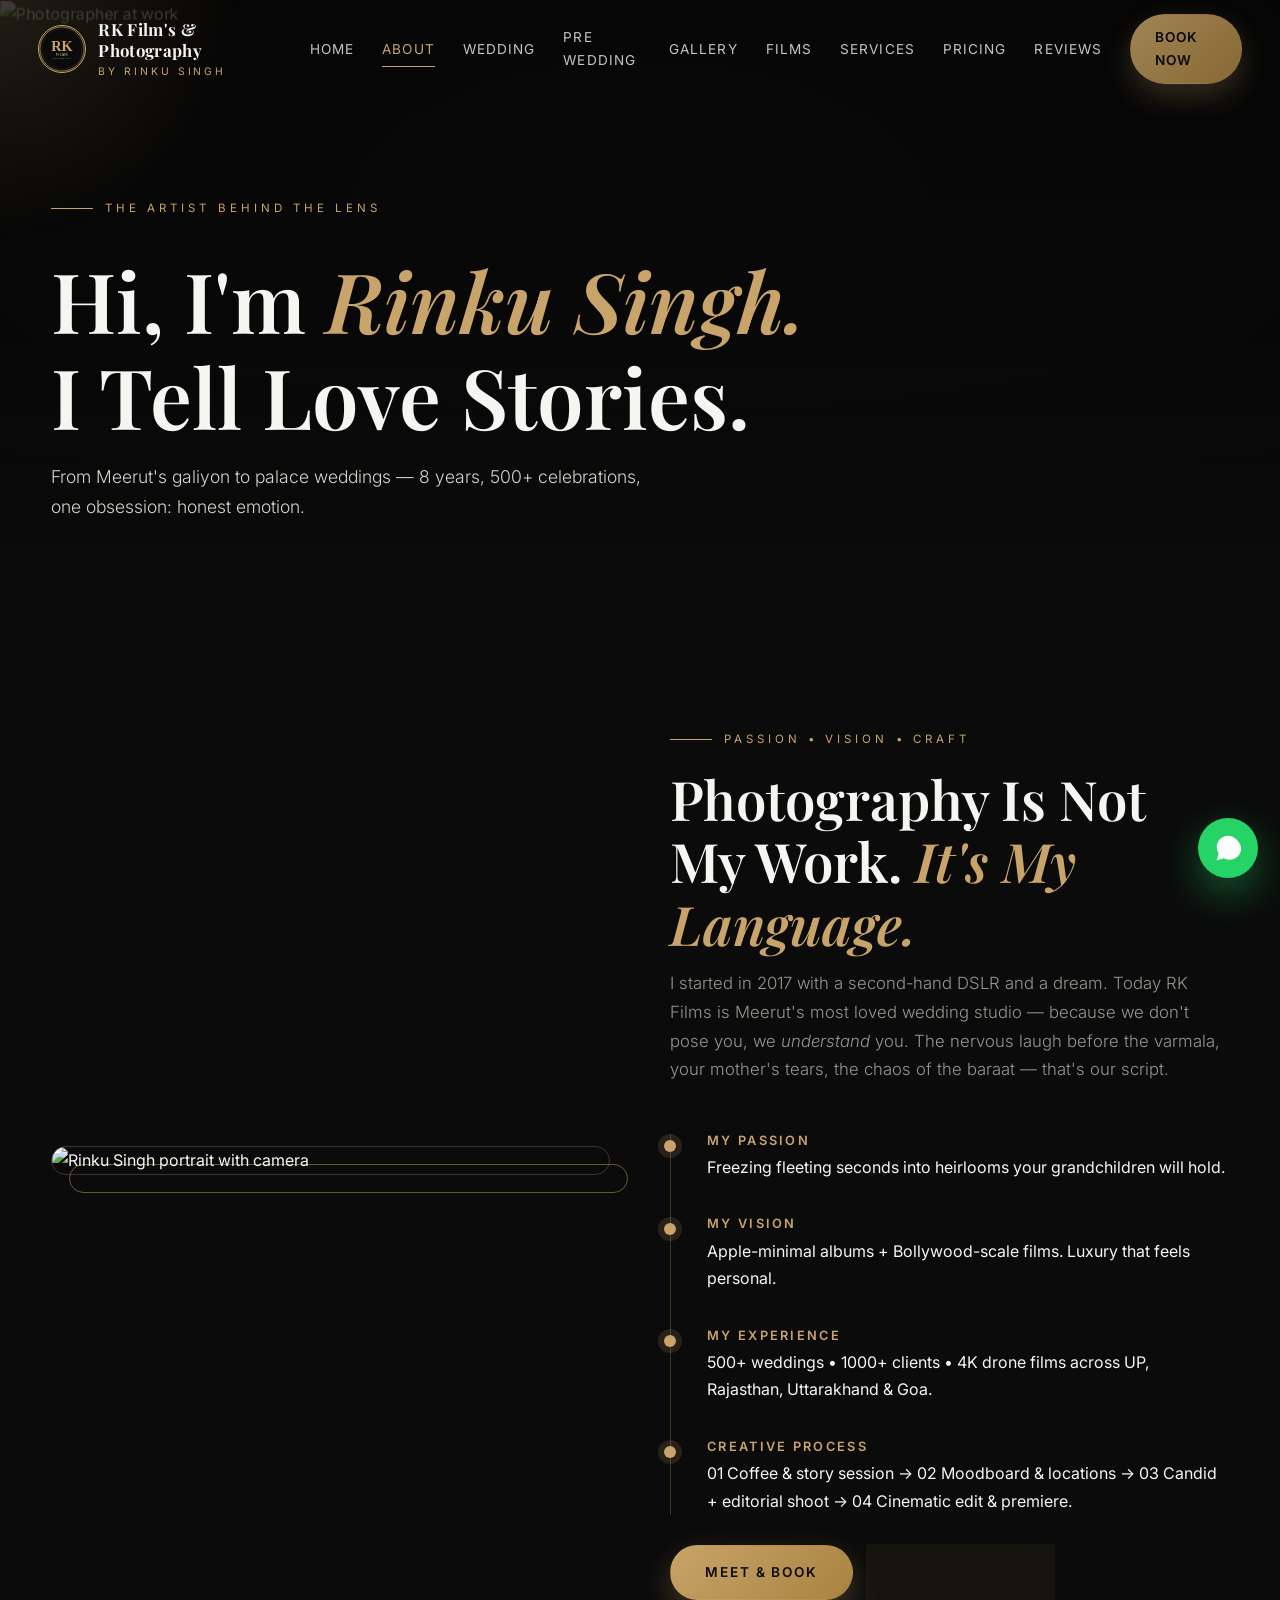
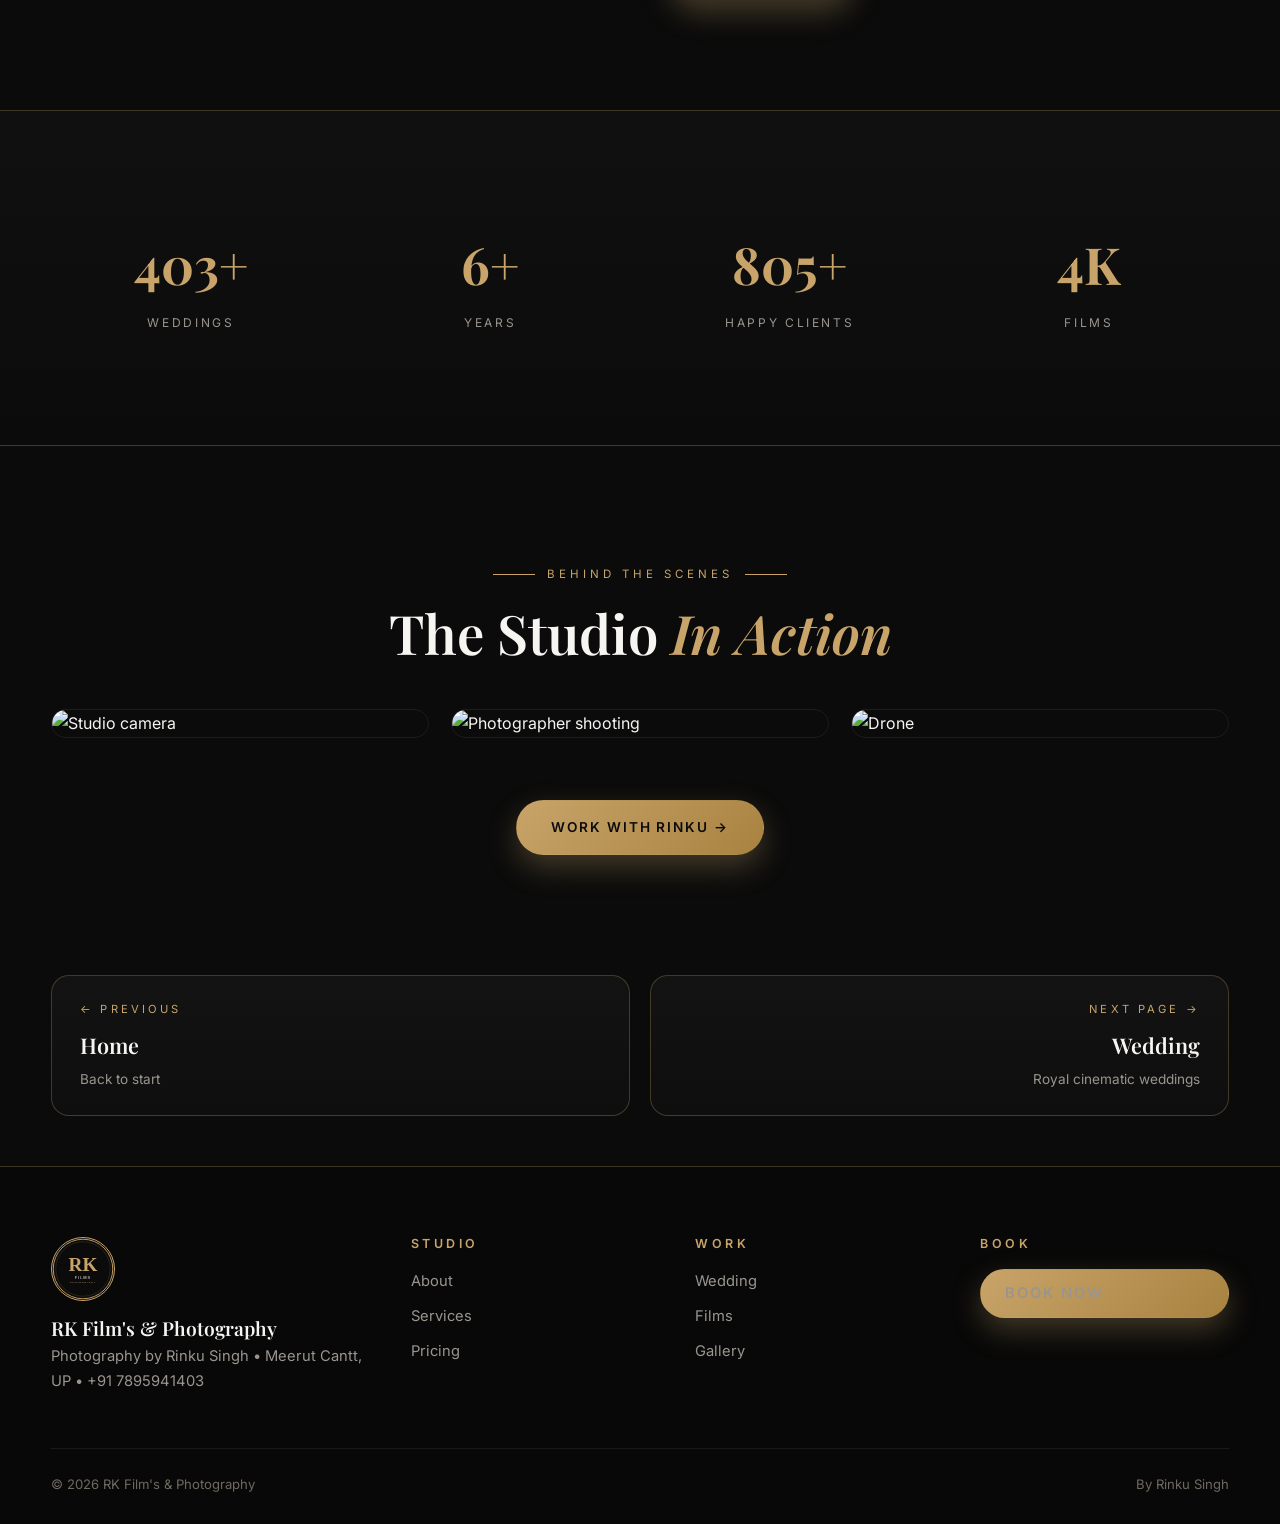
==== commit 55080e3a: "Simplify mobile drawer to flat scroll list with static Next button" ====
--- a/about.html
+++ b/about.html
@@ -12,7 +12,7 @@
 <nav id="navbar"><div class="nav-inner">
 <a class="brand" href="index.html"><img src="assets/logo.svg" alt="RK logo"><span class="brand-text"><b>RK Film's & Photography</b><small>By Rinku Singh</small></span></a>
 <div class="nav-links" id="navLinks">
-<a href="index.html">Home</a><a href="about.html" class="active">About</a><a href="wedding.html">Wedding</a><a href="prewedding.html">Pre Wedding</a><a href="gallery.html">Gallery</a><a href="films.html">Films</a><a href="services.html">Services</a><a href="pricing.html">Pricing</a><a href="testimonials.html">Reviews</a><a href="contact.html" class="btn btn-gold btn-sm">Book Now</a>
+<a href="index.html">Home</a><a href="about.html" class="active">About</a><a href="wedding.html">Wedding</a><a href="prewedding.html">Pre Wedding</a><a href="gallery.html">Gallery</a><a href="films.html">Films</a><a href="services.html">Services</a><a href="pricing.html">Pricing</a><a href="testimonials.html">Reviews</a><a href="contact.html" class="btn btn-gold btn-sm">Book Now</a><a href="wedding.html" class="drawer-next">Next → Wedding</a>
 </div><button id="hamburger" aria-label="Menu">☰</button></div></nav>
 
 <header class="hero page-hero"><div class="hero-bg"><img class="parallax" src="https://images.unsplash.com/photo-1471341971476-ae15ff5dd4ea?q=80&w=2000&auto=format&fit=crop" alt="Photographer at work"></div>
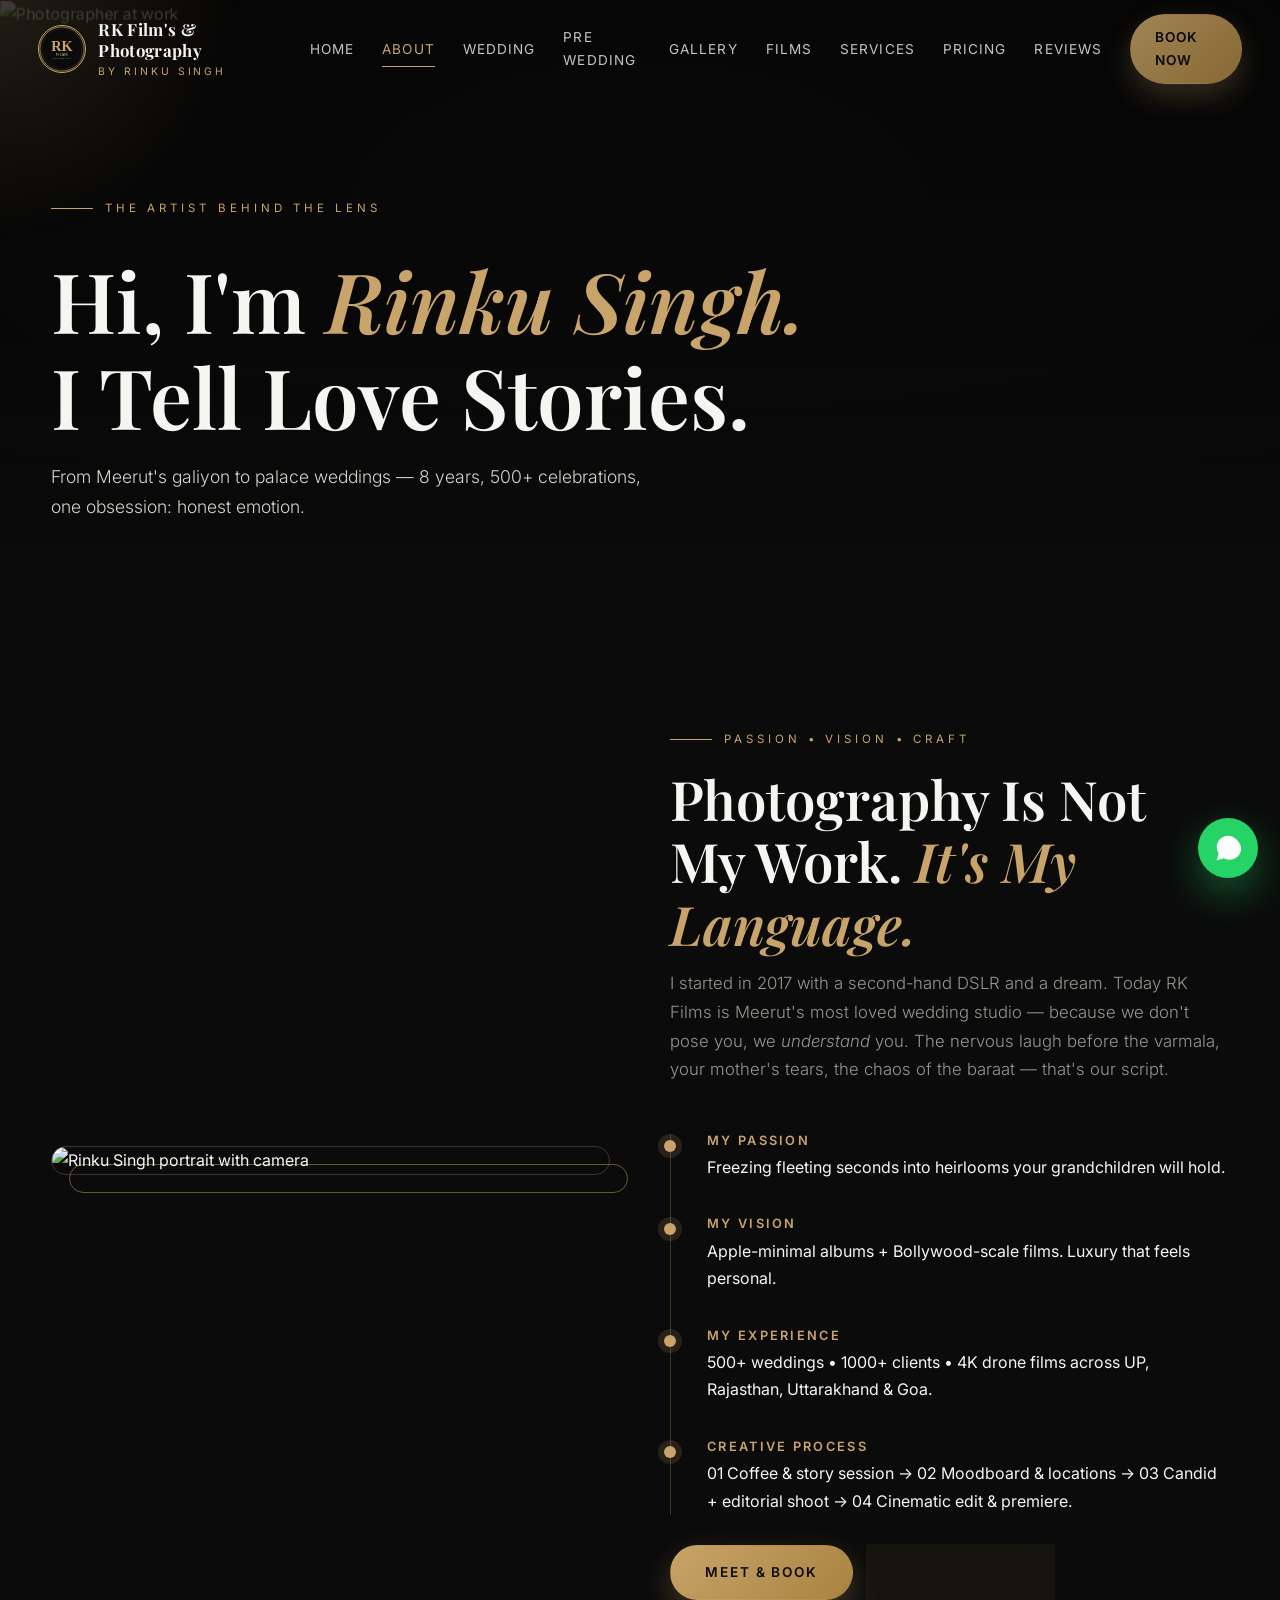
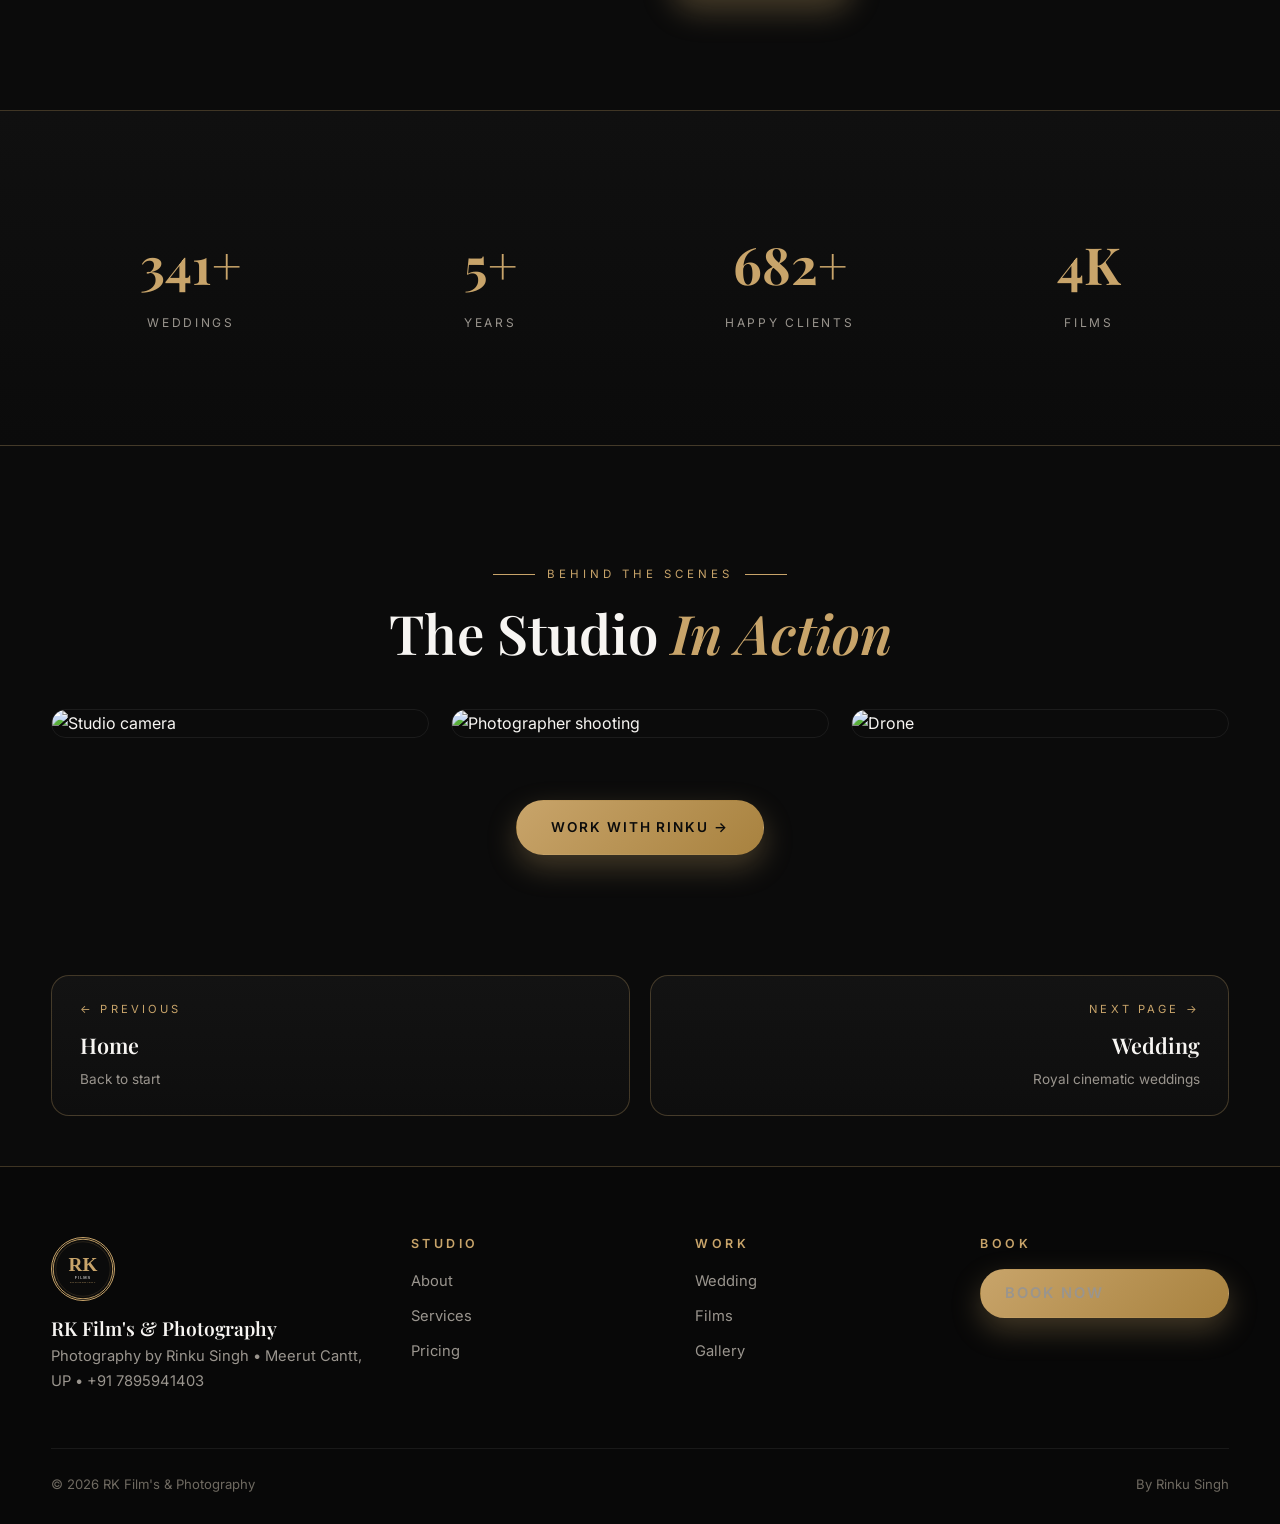
==== commit fcb744ba: "Permanent sidebar fix: remove backdrop-filter trap, static Next button, v13" ====
--- a/about.html
+++ b/about.html
@@ -4,7 +4,7 @@
 <meta charset="UTF-8"><meta name="viewport" content="width=device-width, initial-scale=1.0">
 <title>About Rinku Singh — RK Film's & Photography Meerut</title>
 <meta name="description" content="Meet Rinku Singh, founder of RK Film's & Photography Meerut. 8+ years, 500+ weddings, cinematic storytelling.">
-<link rel="icon" type="image/svg+xml" href="assets/favicon.svg"><link rel="stylesheet" href="css/style.css?v=12">
+<link rel="icon" type="image/svg+xml" href="assets/favicon.svg"><link rel="stylesheet" href="css/style.css?v=13">
 </head>
 <body>
 <div id="loader"><img src="assets/logo.svg" alt="RK Films logo"><div class="bar"><span></span></div><p>Our Story</p></div>
@@ -47,5 +47,5 @@
 <div class="foot-bottom"><span>© <span id="year"></span> RK Film's & Photography</span><span>By Rinku Singh</span></div></div></footer>
 <a class="wa-float" href="https://wa.me/917895941403" aria-label="WhatsApp"><svg viewBox="0 0 32 32"><path fill="#fff" d="M16 3C9.4 3 4 8.4 4 15c0 2.4.7 4.6 2 6.5L4 29l7.7-2c1.8 1 3.9 1.6 6.1 1.6h.2c6.6 0 12-5.4 12-12S22.6 3 16 3z"/></svg></a>
 <div id="lightbox"><img id="lbImg" src="" alt=""><div class="lb-bar"><button id="lbPrev">‹</button><span id="lbCap"></span><button id="lbNext">›</button><button id="lbClose">✕</button></div></div>
-<script src="js/main.js?v=12"></script>
+<script src="js/main.js?v=13"></script>
 </body></html>
--- a/css/style.css
+++ b/css/style.css
@@ -42,7 +42,7 @@
 
 /* Nav */
 #navbar{position:fixed;top:0;left:0;right:0;z-index:1000;transition:background .4s,border-color .4s;padding:14px 0}
-#navbar.scrolled{background:rgba(11,11,11,.82);backdrop-filter:blur(18px);-webkit-backdrop-filter:blur(18px);border-bottom:1px solid var(--line)}
+#navbar.scrolled{background:rgba(11,11,11,.96);border-bottom:1px solid var(--line)}
 .nav-inner{width:min(1280px,94%);margin:0 auto;display:flex;align-items:center;justify-content:space-between;gap:20px;min-height:64px}
 .brand{display:flex;align-items:center;gap:12px}
 .brand img{width:48px;height:48px;border-radius:50%;border:1px solid var(--gold)}
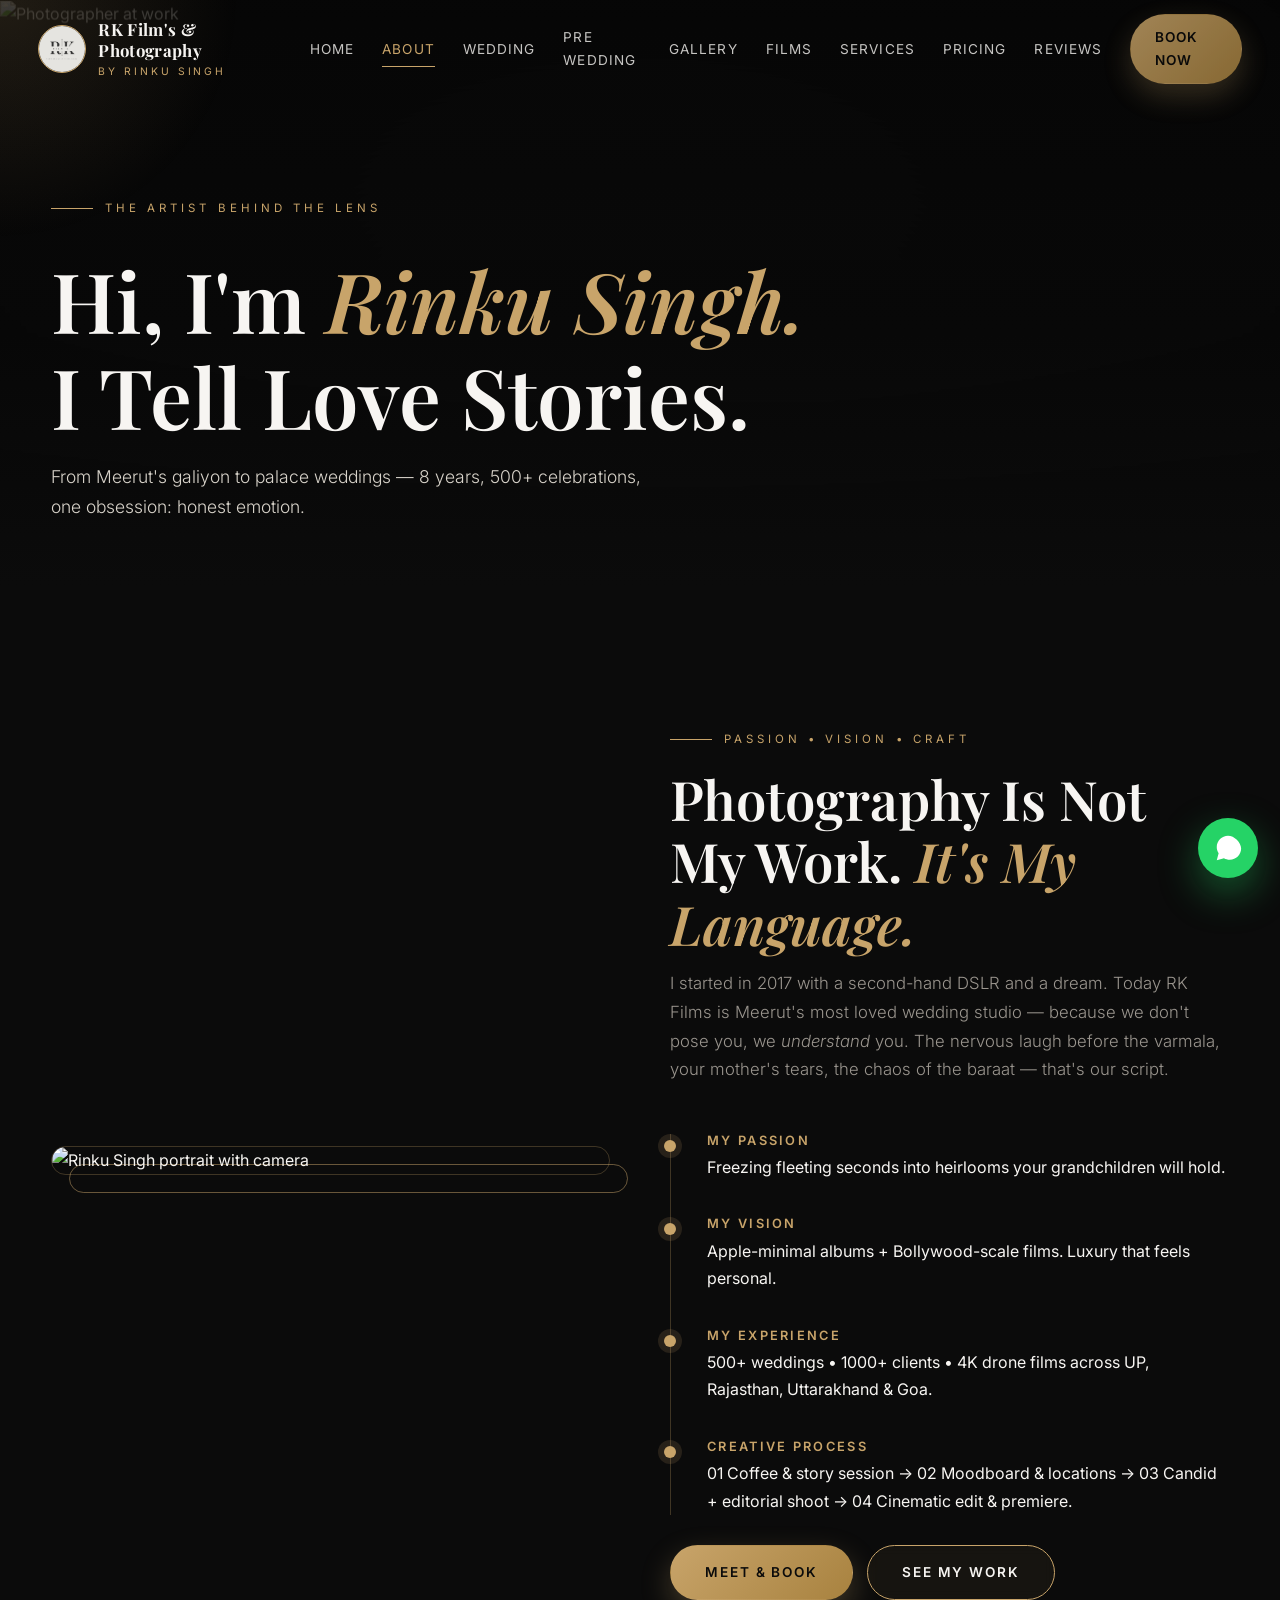
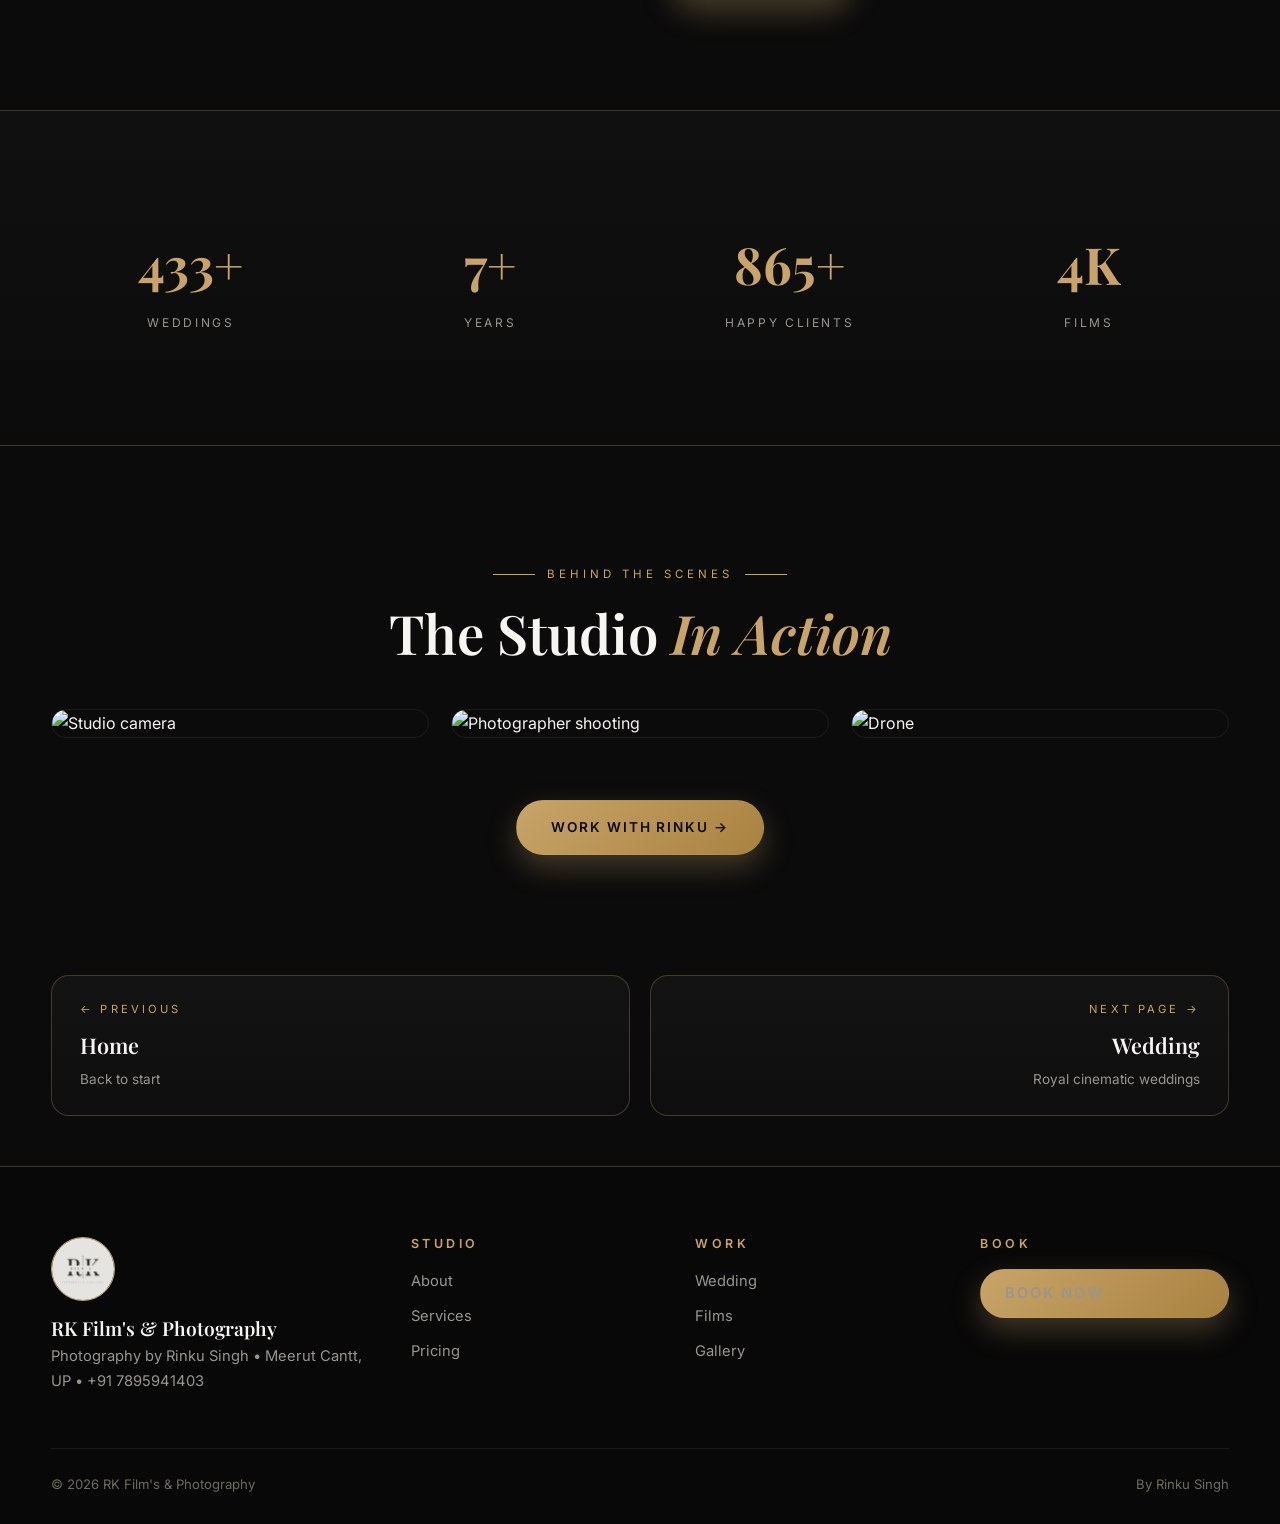
==== commit a50bb5ae: "Add real RK logo everywhere: navbar, footer, loader, favicon, contact" ====
--- a/about.html
+++ b/about.html
@@ -4,13 +4,14 @@
 <meta charset="UTF-8"><meta name="viewport" content="width=device-width, initial-scale=1.0">
 <title>About Rinku Singh — RK Film's & Photography Meerut</title>
 <meta name="description" content="Meet Rinku Singh, founder of RK Film's & Photography Meerut. 8+ years, 500+ weddings, cinematic storytelling.">
-<link rel="icon" type="image/svg+xml" href="assets/favicon.svg"><link rel="stylesheet" href="css/style.css?v=13">
+<link rel="icon" type="image/jpeg" href="assets/logo.jpeg">
+<link rel="apple-touch-icon" href="assets/logo.jpeg"><link rel="stylesheet" href="css/style.css?v=13">
 </head>
 <body>
-<div id="loader"><img src="assets/logo.svg" alt="RK Films logo"><div class="bar"><span></span></div><p>Our Story</p></div>
+<div id="loader"><img src="assets/logo.jpeg" alt="RK Films logo"><div class="bar"><span></span></div><p>Our Story</p></div>
 <div id="progress"></div><div id="cursorGlow"></div>
 <nav id="navbar"><div class="nav-inner">
-<a class="brand" href="index.html"><img src="assets/logo.svg" alt="RK logo"><span class="brand-text"><b>RK Film's & Photography</b><small>By Rinku Singh</small></span></a>
+<a class="brand" href="index.html"><img src="assets/logo.jpeg" alt="RK logo"><span class="brand-text"><b>RK Film's & Photography</b><small>By Rinku Singh</small></span></a>
 <div class="nav-links" id="navLinks">
 <a href="index.html">Home</a><a href="about.html" class="active">About</a><a href="wedding.html">Wedding</a><a href="prewedding.html">Pre Wedding</a><a href="gallery.html">Gallery</a><a href="films.html">Films</a><a href="services.html">Services</a><a href="pricing.html">Pricing</a><a href="testimonials.html">Reviews</a><a href="contact.html" class="btn btn-gold btn-sm">Book Now</a><a href="wedding.html" class="drawer-next">Next → Wedding</a>
 </div><button id="hamburger" aria-label="Menu">☰</button></div></nav>
@@ -40,7 +41,7 @@
 
 <div class="container"><nav class="pager reveal" aria-label="Page navigation"><a class="prev" href="index.html"><small>← Previous</small><b>Home</b><span>Back to start</span></a><a class="next" href="wedding.html"><small>Next Page →</small><b>Wedding</b><span>Royal cinematic weddings</span></a></nav></div>
 <footer><div class="container"><div class="foot-grid">
-<div class="foot-brand"><img src="assets/logo.svg" alt="RK logo"><b class="serif" style="font-size:1.2rem">RK Film's & Photography</b><p>Photography by Rinku Singh • Meerut Cantt, UP • +91 7895941403</p></div>
+<div class="foot-brand"><img src="assets/logo.jpeg" alt="RK logo"><b class="serif" style="font-size:1.2rem">RK Film's & Photography</b><p>Photography by Rinku Singh • Meerut Cantt, UP • +91 7895941403</p></div>
 <div><h4>Studio</h4><a href="about.html">About</a><a href="services.html">Services</a><a href="pricing.html">Pricing</a></div>
 <div><h4>Work</h4><a href="wedding.html">Wedding</a><a href="films.html">Films</a><a href="gallery.html">Gallery</a></div>
 <div><h4>Book</h4><a href="contact.html" class="btn btn-gold btn-sm">Book Now</a></div></div>
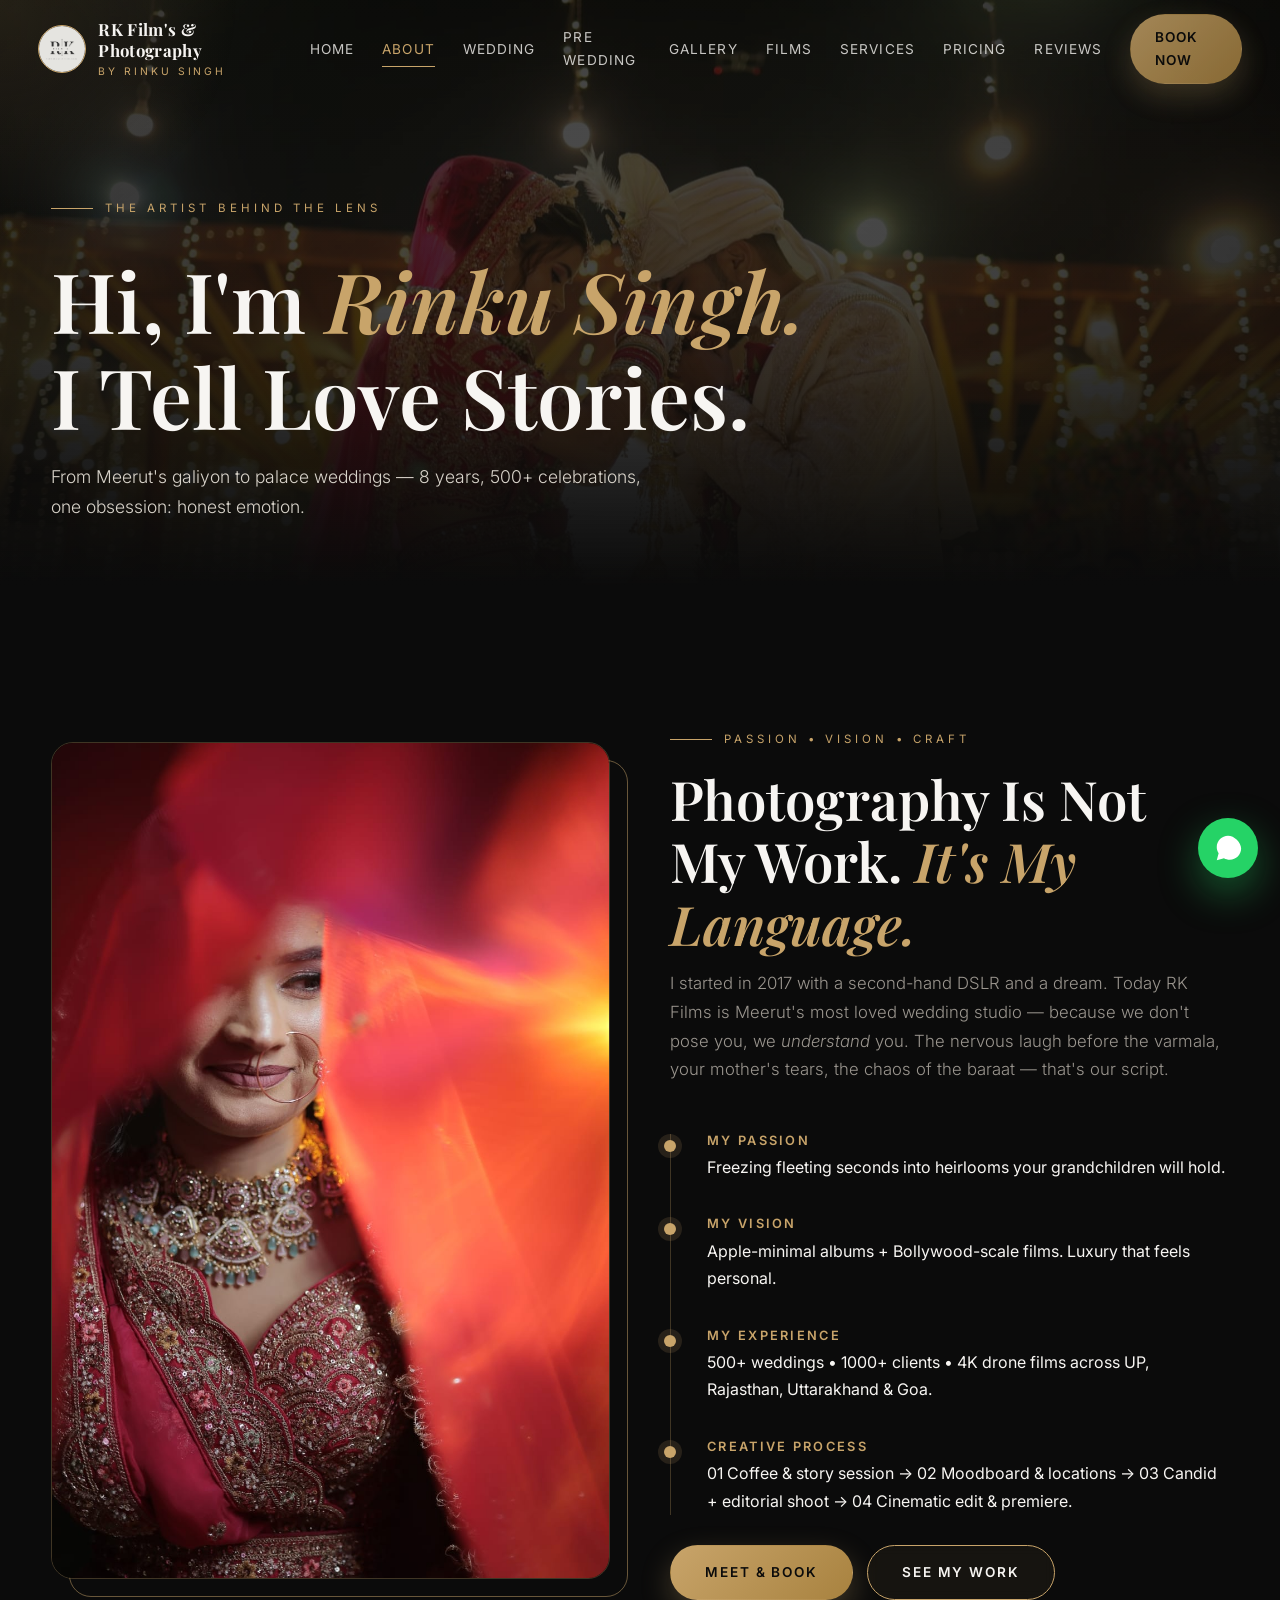
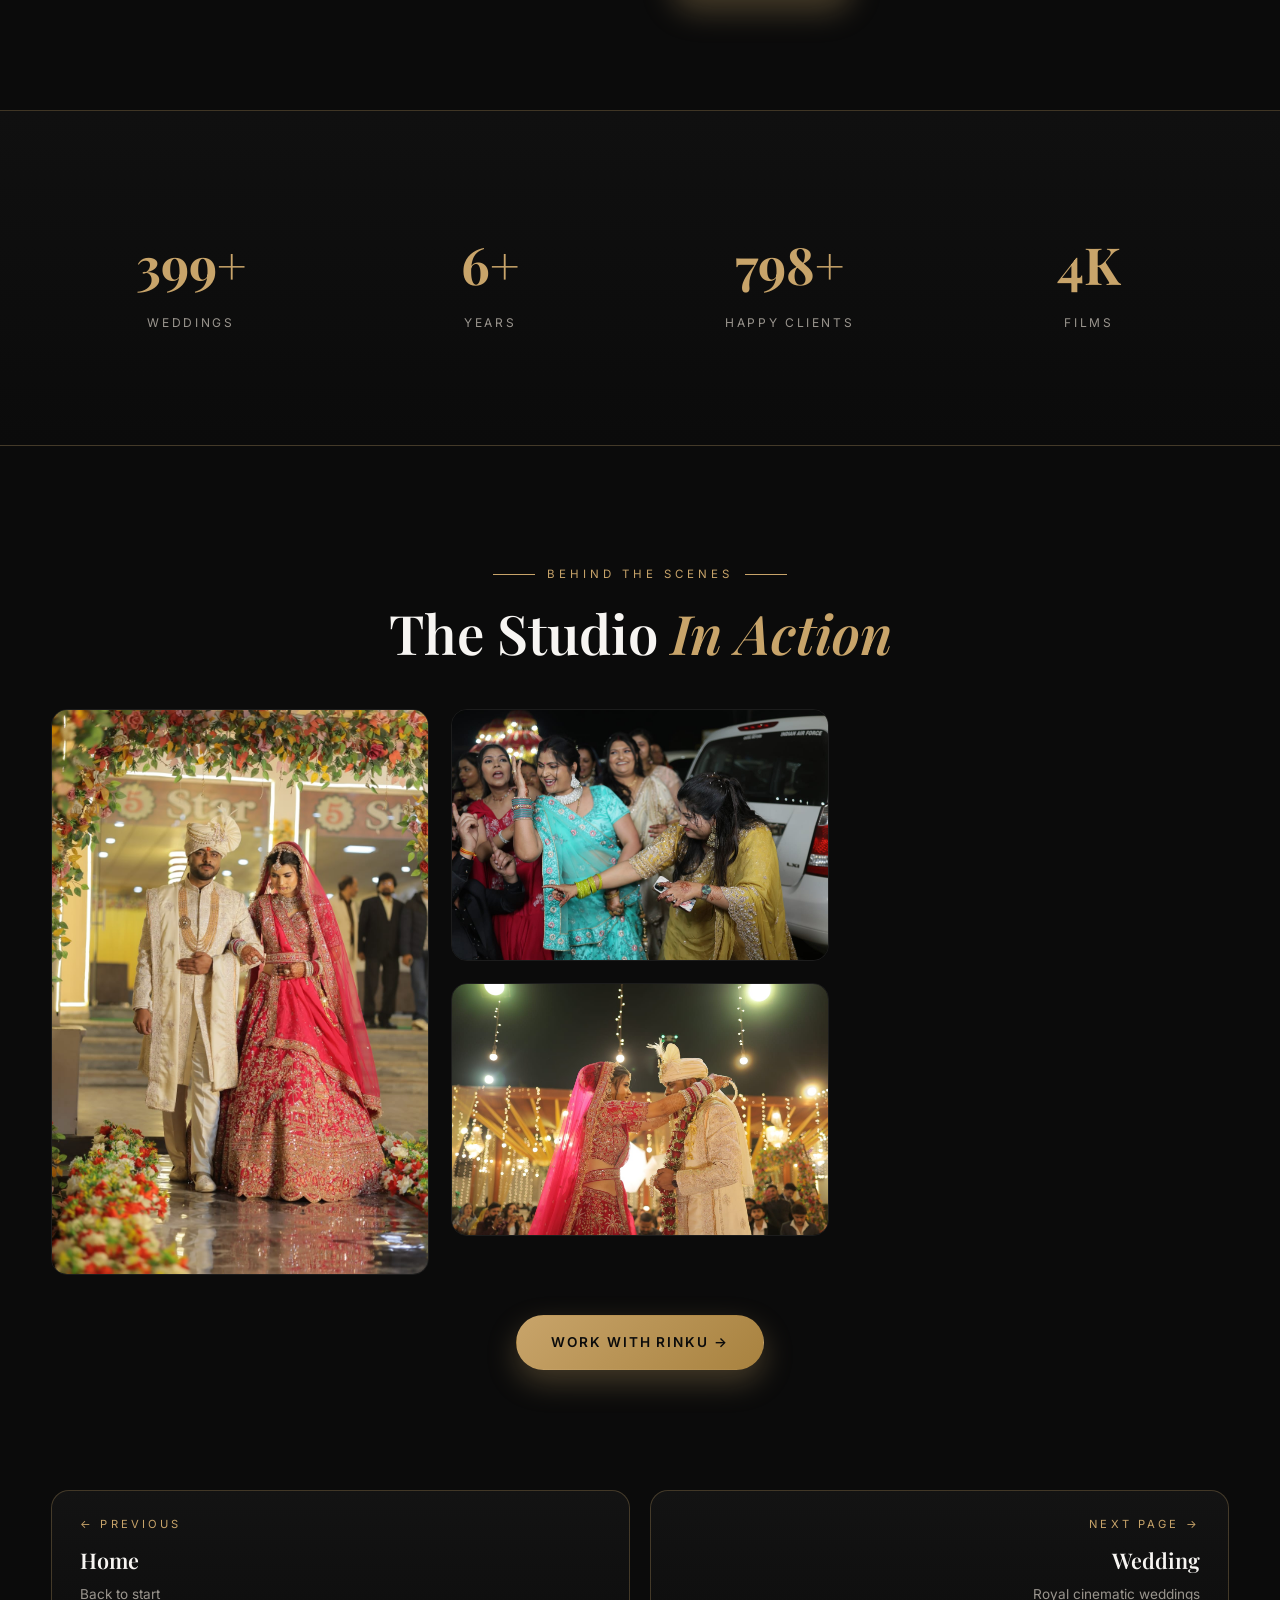
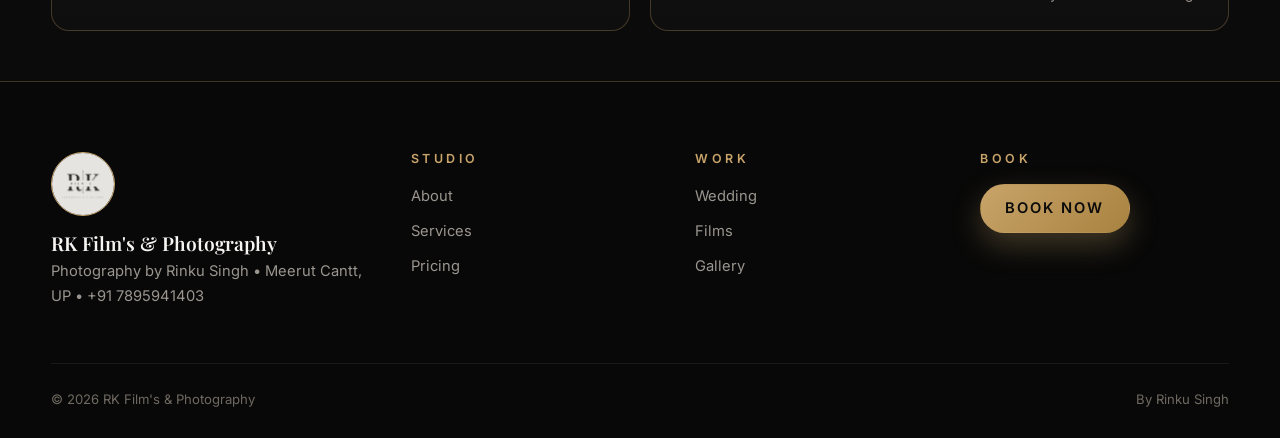
==== commit 72e15022: "Real shoot photos everywhere, real wedding films, head-safe image fitting, footer button fix" ====
--- a/about.html
+++ b/about.html
@@ -5,7 +5,7 @@
 <title>About Rinku Singh — RK Film's & Photography Meerut</title>
 <meta name="description" content="Meet Rinku Singh, founder of RK Film's & Photography Meerut. 8+ years, 500+ weddings, cinematic storytelling.">
 <link rel="icon" type="image/jpeg" href="assets/logo.jpeg">
-<link rel="apple-touch-icon" href="assets/logo.jpeg"><link rel="stylesheet" href="css/style.css?v=13">
+<link rel="apple-touch-icon" href="assets/logo.jpeg"><link rel="stylesheet" href="css/style.css?v=16">
 </head>
 <body>
 <div id="loader"><img src="assets/logo.jpeg" alt="RK Films logo"><div class="bar"><span></span></div><p>Our Story</p></div>
@@ -16,11 +16,11 @@
 <a href="index.html">Home</a><a href="about.html" class="active">About</a><a href="wedding.html">Wedding</a><a href="prewedding.html">Pre Wedding</a><a href="gallery.html">Gallery</a><a href="films.html">Films</a><a href="services.html">Services</a><a href="pricing.html">Pricing</a><a href="testimonials.html">Reviews</a><a href="contact.html" class="btn btn-gold btn-sm">Book Now</a><a href="wedding.html" class="drawer-next">Next → Wedding</a>
 </div><button id="hamburger" aria-label="Menu">☰</button></div></nav>
 
-<header class="hero page-hero"><div class="hero-bg"><img class="parallax" src="https://images.unsplash.com/photo-1471341971476-ae15ff5dd4ea?q=80&w=2000&auto=format&fit=crop" alt="Photographer at work"></div>
+<header class="hero page-hero"><div class="hero-bg"><img class="parallax" src="assets/shoots/shoot-04.jpeg" alt="Varmala night celebration"></div>
 <div class="hero-content"><span class="eyebrow">The Artist Behind The Lens</span><h1>Hi, I'm <em>Rinku Singh.</em><br>I Tell Love Stories.</h1><p>From Meerut's galiyon to palace weddings — 8 years, 500+ celebrations, one obsession: honest emotion.</p></div></header>
 
 <section><div class="container split">
-<div class="img-frame reveal"><img src="https://images.unsplash.com/photo-1554048612-b6a482bc67e5?q=80&w=1000&auto=format&fit=crop" alt="Rinku Singh portrait with camera" loading="lazy"></div>
+<div class="img-frame reveal"><img src="assets/shoots/shoot-01.jpeg" alt="Bridal portrait by Rinku Singh" loading="lazy"></div>
 <div><span class="eyebrow reveal">Passion • Vision • Craft</span><h2 class="sec-title reveal">Photography Is Not My Work. <em>It's My Language.</em></h2><p class="sec-sub reveal">I started in 2017 with a second-hand DSLR and a dream. Today RK Films is Meerut's most loved wedding studio — because we don't pose you, we <i>understand</i> you. The nervous laugh before the varmala, your mother's tears, the chaos of the baraat — that's our script.</p><div class="timeline reveal"><div><h4>My Passion</h4><p>Freezing fleeting seconds into heirlooms your grandchildren will hold.</p></div><div><h4>My Vision</h4><p>Apple-minimal albums + Bollywood-scale films. Luxury that feels personal.</p></div><div><h4>My Experience</h4><p>500+ weddings • 1000+ clients • 4K drone films across UP, Rajasthan, Uttarakhand & Goa.</p></div><div><h4>Creative Process</h4><p>01 Coffee & story session → 02 Moodboard & locations → 03 Candid + editorial shoot → 04 Cinematic edit & premiere.</p></div></div>
 <div style="margin-top:30px;display:flex;gap:14px;flex-wrap:wrap"><a href="contact.html" class="btn btn-gold">Meet & Book</a><a href="gallery.html" class="btn btn-outline">See My Work</a></div></div>
 </div></section>
@@ -33,9 +33,9 @@
 
 <section><div class="container"><div class="center reveal"><span class="eyebrow">Behind The Scenes</span><h2 class="sec-title">The Studio <em>In Action</em></h2></div>
 <div class="work-masonry" style="margin-top:44px">
-<figure class="reveal"><img loading="lazy" src="https://images.unsplash.com/photo-1552168324-d612d77725e3?q=80&w=800&auto=format&fit=crop" alt="Studio camera"><figcaption>Our Cinema Kit</figcaption></figure>
-<figure class="reveal"><img loading="lazy" src="https://images.unsplash.com/photo-1492691527719-9d1e07e534b4?q=80&w=800&auto=format&fit=crop" alt="Photographer shooting"><figcaption>On Location</figcaption></figure>
-<figure class="reveal"><img loading="lazy" src="https://images.unsplash.com/photo-1473968512647-3e447244af8f?q=80&w=800&auto=format&fit=crop" alt="Drone"><figcaption>Drone Unit</figcaption></figure>
+<figure class="reveal"><img loading="lazy" src="assets/shoots/shoot-15.jpeg" alt="Couple entry"><figcaption>Couple Entry</figcaption></figure>
+<figure class="reveal"><img loading="lazy" src="assets/shoots/shoot-23.jpeg" alt="Baraat celebration"><figcaption>Baraat Celebration</figcaption></figure>
+<figure class="reveal"><img loading="lazy" src="assets/shoots/shoot-10.jpeg" alt="Couple moments"><figcaption>Couple Moments</figcaption></figure>
 </div>
 <div class="center" style="margin-top:40px"><a href="contact.html" class="btn btn-gold reveal">Work With Rinku →</a></div></div></section>
 
@@ -48,5 +48,5 @@
 <div class="foot-bottom"><span>© <span id="year"></span> RK Film's & Photography</span><span>By Rinku Singh</span></div></div></footer>
 <a class="wa-float" href="https://wa.me/917895941403" aria-label="WhatsApp"><svg viewBox="0 0 32 32"><path fill="#fff" d="M16 3C9.4 3 4 8.4 4 15c0 2.4.7 4.6 2 6.5L4 29l7.7-2c1.8 1 3.9 1.6 6.1 1.6h.2c6.6 0 12-5.4 12-12S22.6 3 16 3z"/></svg></a>
 <div id="lightbox"><img id="lbImg" src="" alt=""><div class="lb-bar"><button id="lbPrev">‹</button><span id="lbCap"></span><button id="lbNext">›</button><button id="lbClose">✕</button></div></div>
-<script src="js/main.js?v=13"></script>
+<script src="js/main.js?v=16"></script>
 </body></html>
--- a/css/style.css
+++ b/css/style.css
@@ -69,7 +69,7 @@
 /* Hero */
 .hero{min-height:100vh;display:flex;align-items:flex-end;padding:140px 0 90px;overflow:hidden;background:#060606;position:relative}
 .hero-bg{position:absolute;inset:0}
-.hero-bg img,.hero-bg video{width:100%;height:100%;object-fit:cover;opacity:.55;animation:kenburns 24s ease-in-out infinite alternate;filter:saturate(1.05) contrast(1.05) brightness(.9)}
+.hero-bg img,.hero-bg video{width:100%;height:100%;object-fit:cover;object-position:center 30%;opacity:.55;animation:kenburns 24s ease-in-out infinite alternate;filter:saturate(1.05) contrast(1.05) brightness(.9)}
 @keyframes kenburns{from{transform:scale(1)}to{transform:scale(1.15)}}
 .hero-bg::after{content:"";position:absolute;inset:0;background:linear-gradient(to top,#0B0B0B 4%,rgba(11,11,11,.55) 45%,rgba(11,11,11,.35) 100%),radial-gradient(ellipse at center,transparent 30%,rgba(0,0,0,.5));}
 .hero-content{position:relative;z-index:2;width:min(1200px,92%);margin:0 auto}
@@ -89,7 +89,7 @@
 .g-3{grid-template-columns:repeat(3,1fr)}.g-4{grid-template-columns:repeat(4,1fr)}.g-2{grid-template-columns:repeat(2,1fr)}
 .cat-grid{grid-template-columns:repeat(4,1fr)}
 .cat-card{position:relative;border-radius:var(--radius);overflow:hidden;height:460px;border:1px solid transparent;transition:.5s var(--ease);display:block}
-.cat-card img{width:100%;height:100%;object-fit:cover;transition:transform 1.1s var(--ease);filter:saturate(1.05) brightness(.92)}
+.cat-card img{width:100%;height:100%;object-fit:cover;object-position:center top;transition:transform 1.1s var(--ease);filter:saturate(1.05) brightness(.92)}
 .cat-card:hover{border-color:var(--gold);transform:translateY(-8px);box-shadow:var(--shadow)}
 .cat-card:hover img{transform:scale(1.12)}
 .cat-card .overlay{position:absolute;inset:0;background:linear-gradient(to top,rgba(0,0,0,.88) 0%,rgba(0,0,0,.15) 55%,transparent);display:flex;flex-direction:column;justify-content:flex-end;padding:30px}
@@ -189,7 +189,7 @@
 .slide .stars{color:var(--gold);letter-spacing:.3em;margin-bottom:18px}
 .slide blockquote{font-family:'Playfair Display',serif;font-size:clamp(1.1rem,2.4vw,1.5rem);font-style:italic;line-height:1.6;margin-bottom:24px}
 .slide .who{display:flex;align-items:center;justify-content:center;gap:14px}
-.slide .who img{width:56px;height:56px;border-radius:50%;object-fit:cover;border:2px solid var(--gold)}
+.slide .who img{width:56px;height:56px;border-radius:50%;object-fit:cover;object-position:center 25%;border:2px solid var(--gold)}
 .slide .who b{display:block;font-size:.95rem}.slide .who small{color:var(--gold);letter-spacing:.18em;text-transform:uppercase;font-size:.7rem}
 .slider-nav{display:flex;justify-content:center;gap:12px;margin-top:26px}
 .slider-nav button{width:52px;height:52px;border-radius:50%;border:1px solid var(--gold);background:transparent;color:var(--gold);cursor:pointer;font-size:1.2rem;transition:.3s}
@@ -217,6 +217,7 @@
 .foot-grid h4{font-size:.78rem;letter-spacing:.28em;text-transform:uppercase;color:var(--gold);margin-bottom:18px;font-family:'Inter',sans-serif}
 .foot-grid a,.foot-grid p{display:block;color:var(--muted);font-size:.92rem;margin-bottom:10px;transition:.3s}
 .foot-grid a:hover{color:var(--gold)}
+.foot-grid a.btn{color:#0B0B0B;display:inline-flex;margin-bottom:0}
 .foot-brand img{width:64px;height:64px;border-radius:50%;border:1px solid var(--gold);margin-bottom:16px}
 .foot-bottom{border-top:1px solid rgba(255,255,255,.07);padding-top:24px;display:flex;justify-content:space-between;gap:12px;flex-wrap:wrap;color:#6f6a61;font-size:.82rem}
 
@@ -287,7 +288,7 @@
   .hero p{font-size:1rem}
   .hero-btns .btn{width:100%}
   .hero-meta{gap:14px;font-size:.68rem}
-  .cat-card{height:340px}
+  .cat-card{height:430px}
   .cat-card .overlay{padding:22px}
   .sec-title{font-size:clamp(1.7rem,8vw,2.2rem)}
   .eyebrow{letter-spacing:.25em}
